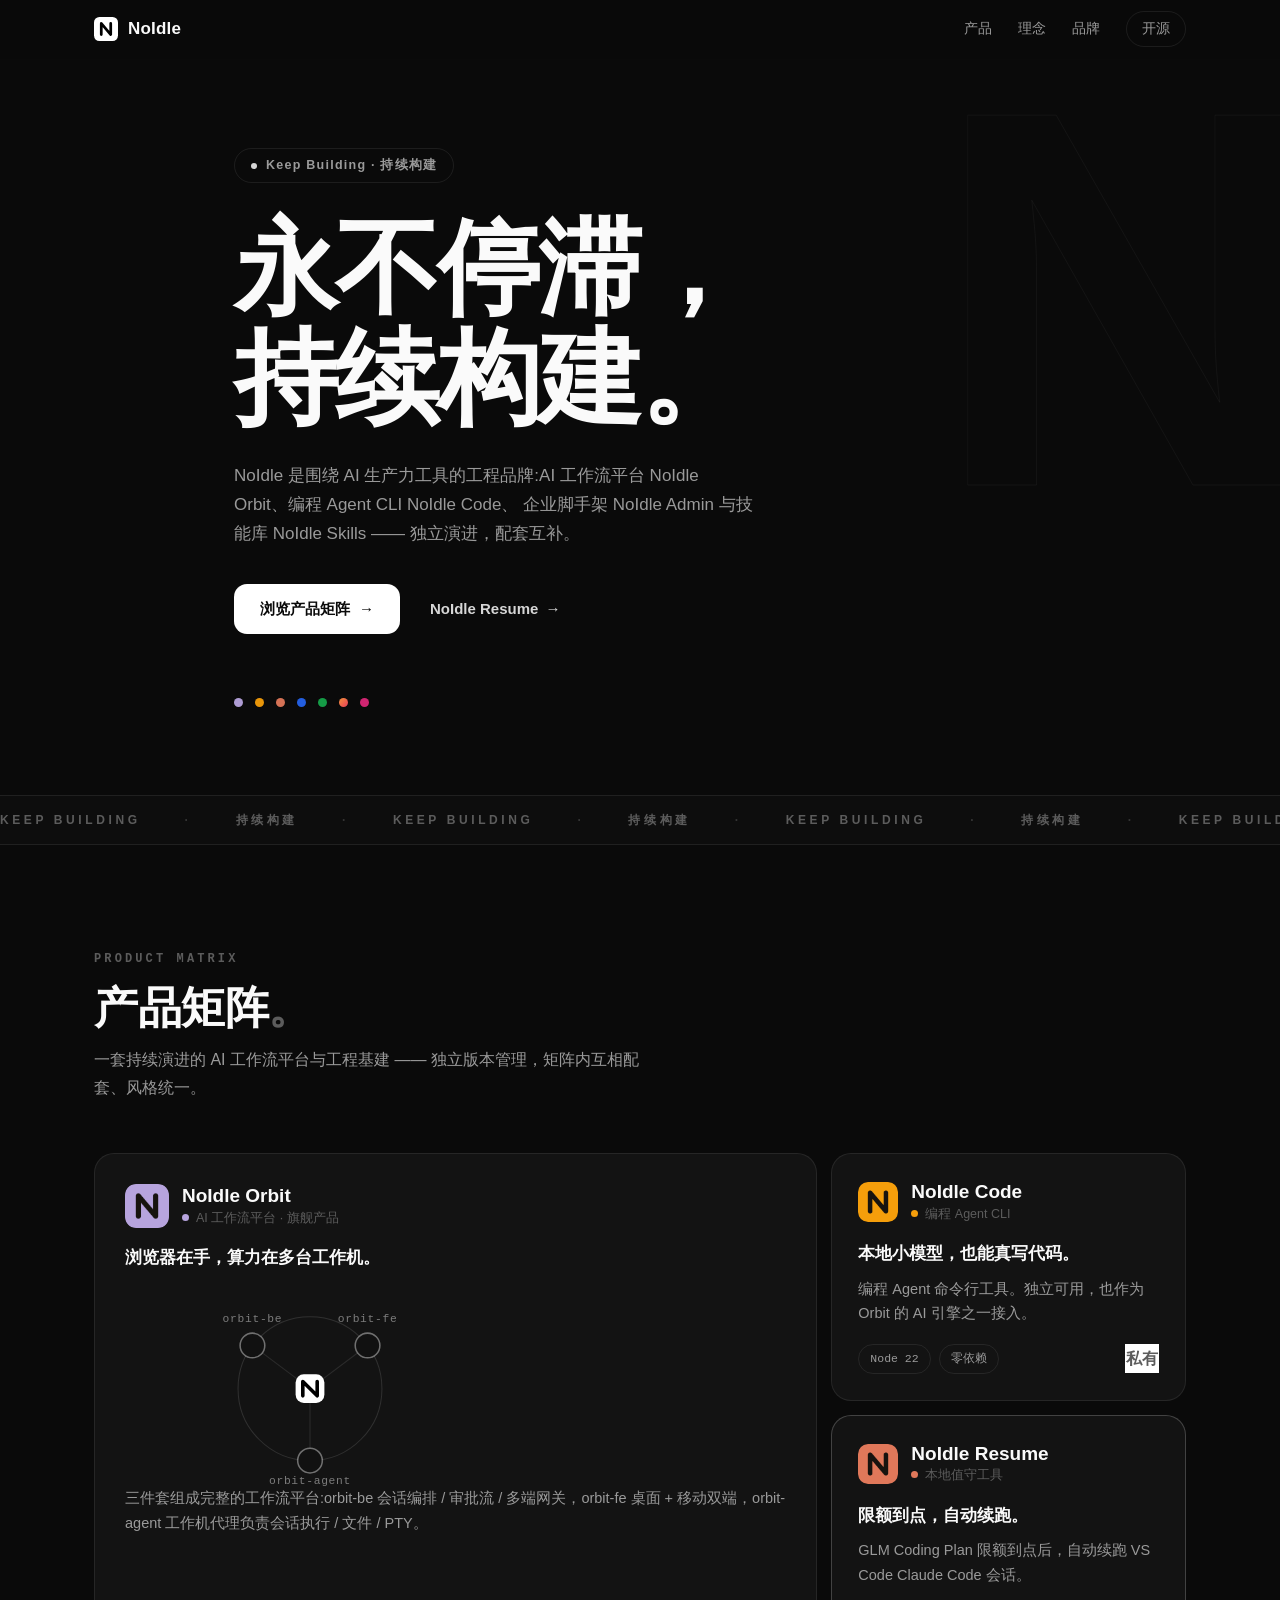
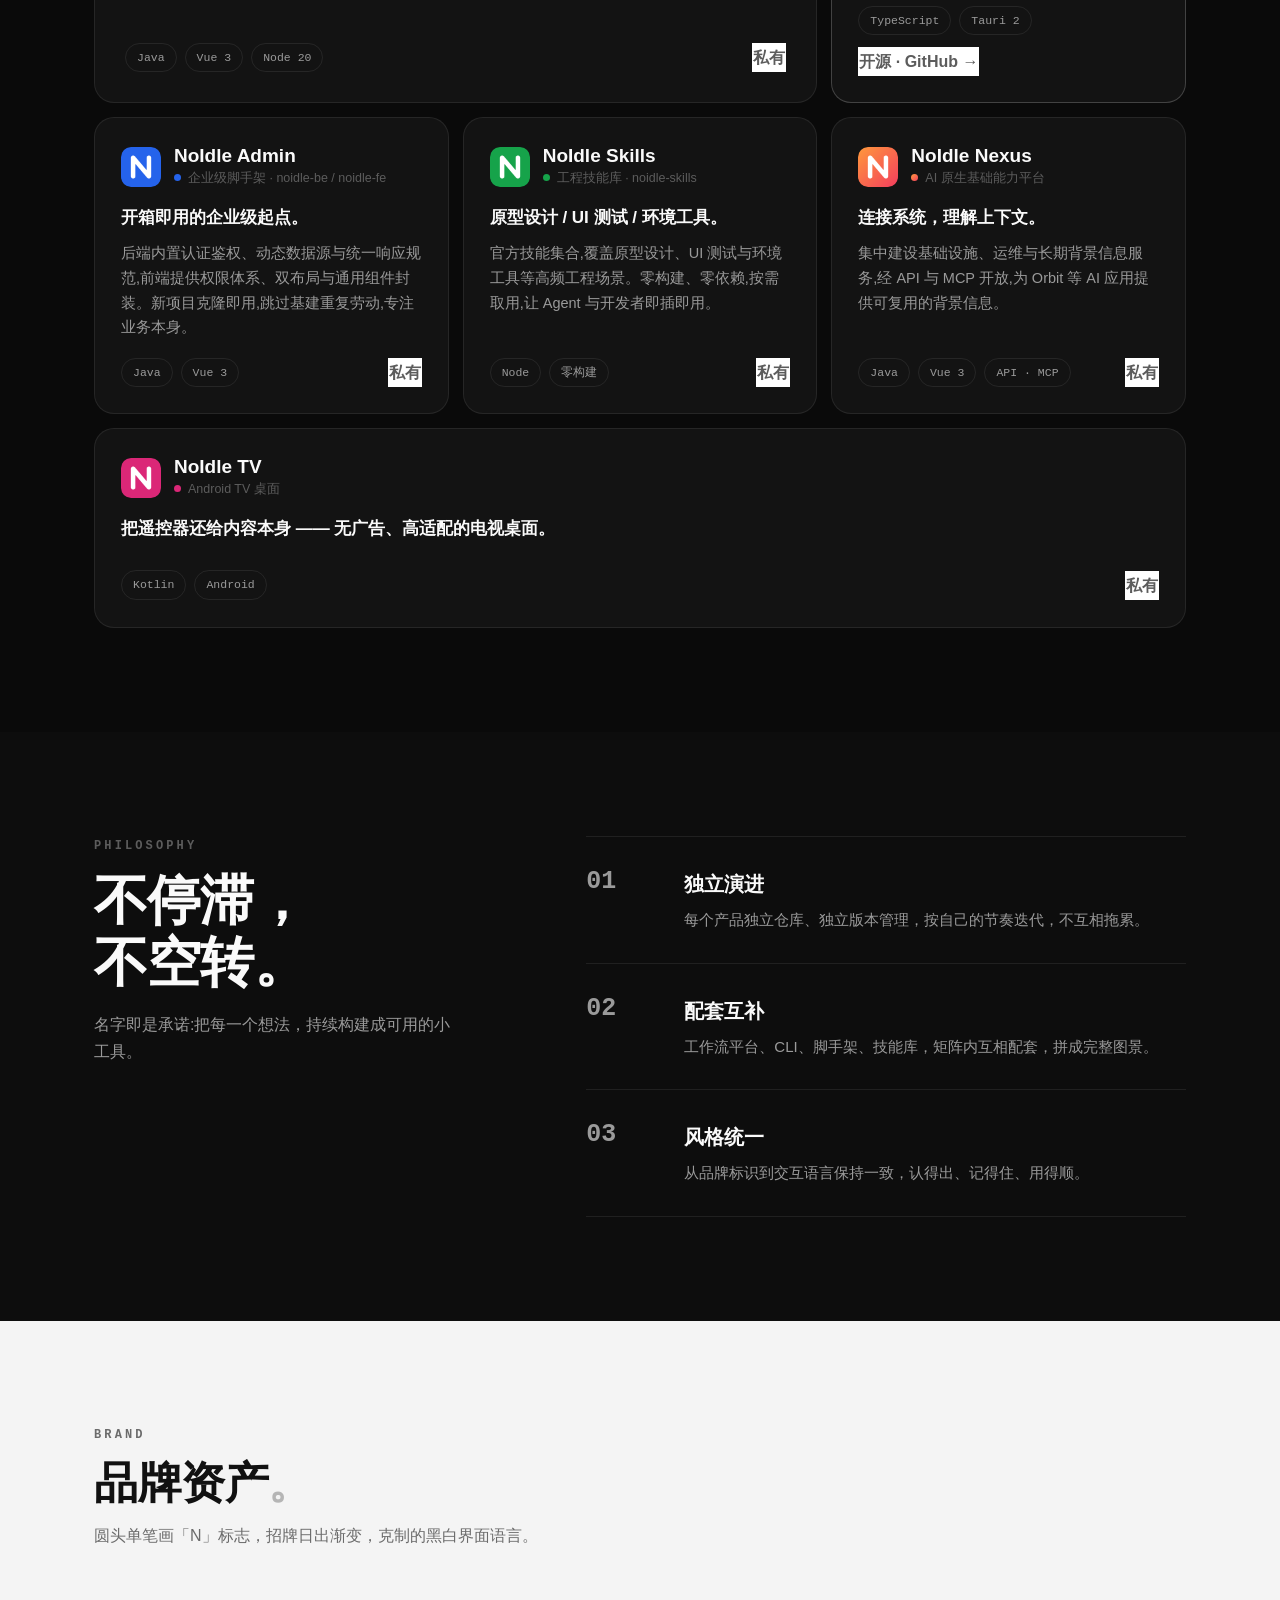
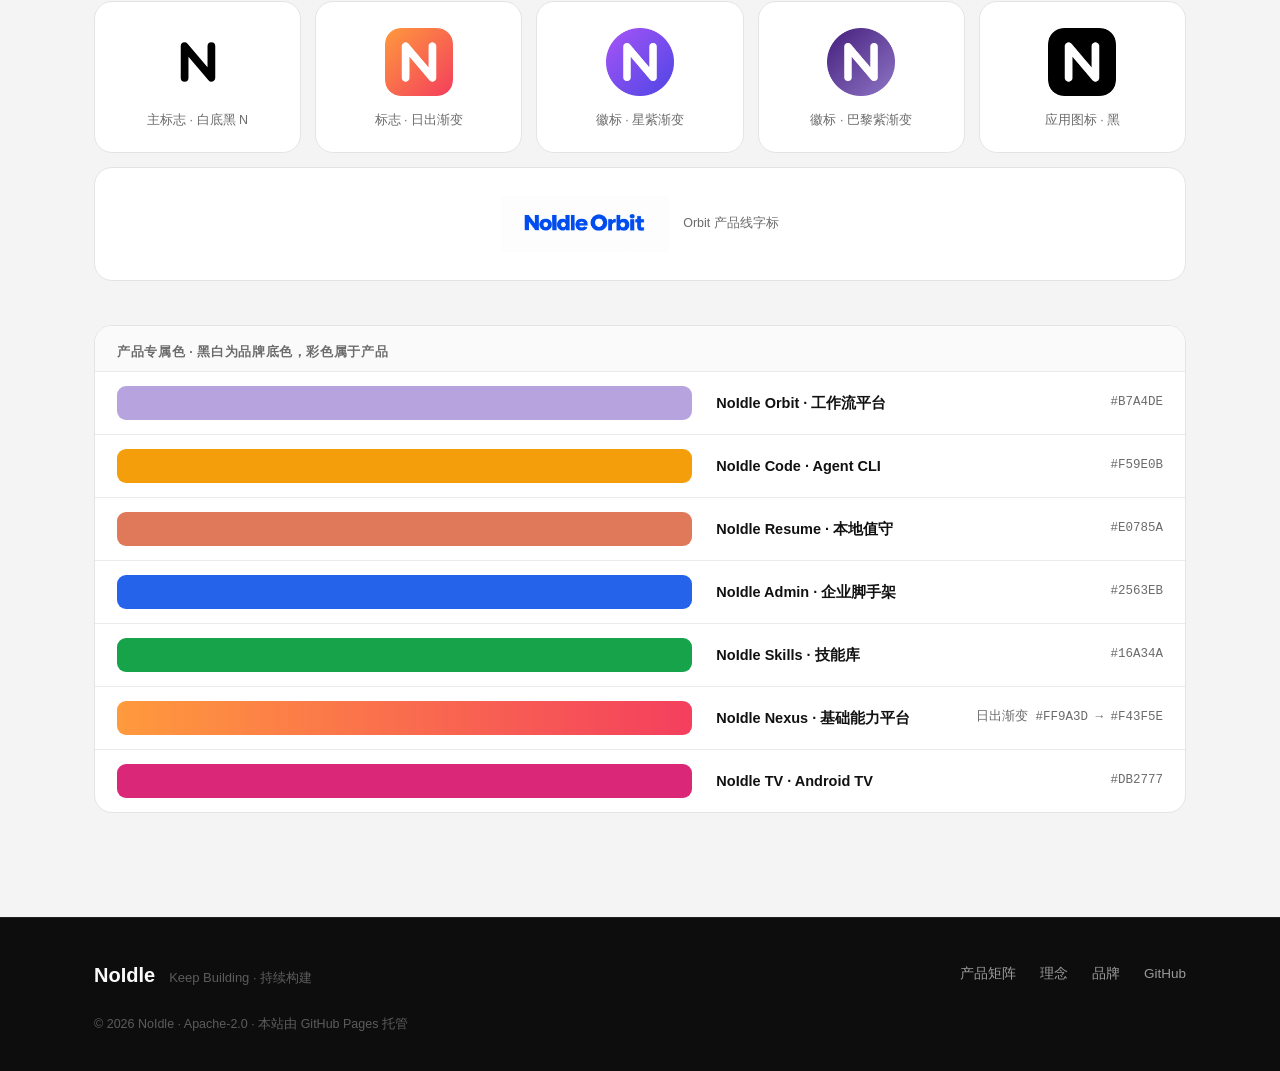
==== index.html @ 596786ae "Resume 卡「开源」徽标与 GitHub 链接合并为右下角「开源 · GitHub →」,与私有标签位置统一" ====
<!DOCTYPE html>
<html lang="zh-CN">
<head>
  <meta charset="UTF-8">
  <meta name="viewport" content="width=device-width, initial-scale=1.0">
  <title>NoIdle · Keep Building 持续构建 — AI 生产力工具工程品牌</title>
  <meta name="description" content="NoIdle 是围绕 AI 生产力工具持续构建的工程品牌:AI 工作流平台 NoIdle Orbit、编程 Agent CLI NoIdle Code、企业脚手架与工程技能库。产品独立版本管理、互相配套、风格统一。">
  <meta property="og:title" content="NoIdle · Keep Building 持续构建">
  <meta property="og:description" content="围绕 AI 生产力工具持续构建的工程品牌 — AI 工作流平台 / 编程 Agent CLI / 工程基建">
  <meta property="og:type" content="website">
  <link rel="icon" type="image/svg+xml" href="assets/img/favicon.svg">
  <link rel="stylesheet" href="assets/css/style.css?v=14">
</head>
<body>

  <nav class="nav" id="nav">
    <div class="nav-inner">
      <a class="nav-logo" href="#top" aria-label="NoIdle 首页">
        <svg viewBox="0 0 512 512" role="img" aria-hidden="true">
          <rect width="512" height="512" rx="115" fill="#fff"/>
          <path fill="none" stroke="#000" stroke-width="52" stroke-linecap="round" stroke-linejoin="round"
                d="M166 362 L166 150 L346 362 L346 150" transform="translate(256 256) scale(1.12) translate(-256 -256)"/>
        </svg>
        <span>NoIdle</span>
      </a>
      <div class="nav-links" aria-label="主导航">
        <a href="#products">产品</a>
        <a href="#philosophy">理念</a>
        <a href="#brand">品牌</a>
        <a class="nav-pill" href="https://github.com/NoIdleAI" target="_blank" rel="noopener">开源</a>
      </div>
    </div>
  </nav>

  <main id="top">

    <!-- Hero:纯排版式 -->
    <section class="hero">
      <div class="hero-watermark" aria-hidden="true">N</div>
      <div class="hero-inner">
        <p class="hero-chip reveal"><span class="dot"></span>Keep Building · 持续构建</p>
        <h1 class="hero-title reveal">永不停滞，<br>持续构建。</h1>
        <p class="hero-sub reveal">
          NoIdle 是围绕 AI 生产力工具的工程品牌:AI 工作流平台 NoIdle Orbit、编程 Agent CLI NoIdle Code、
          企业脚手架 NoIdle Admin 与技能库 NoIdle Skills —— 独立演进，配套互补。
        </p>
        <div class="hero-links reveal">
          <a class="btn-solid" href="#products">浏览产品矩阵 <span class="arr">→</span></a>
          <a class="link-plain" href="https://github.com/NoIdleAI/noidle-resume" target="_blank" rel="noopener">NoIdle Resume <span class="arr">→</span></a>
        </div>
        <div class="hero-dots reveal" aria-label="产品专属色">
          <span style="background:#B7A4DE"></span>
          <span style="background:#F59E0B"></span>
          <span style="background:#E0785A"></span>
          <span style="background:#2563EB"></span>
          <span style="background:#16A34A"></span>
          <span style="background:linear-gradient(135deg,#FF9A3D,#F43F5E)"></span>
          <span style="background:#DB2777"></span>
        </div>
      </div>
    </section>

    <!-- 跑马灯 -->
    <div class="ticker" aria-hidden="true">
      <div class="ticker-track">
        <span>KEEP BUILDING</span><span class="tick-sep">·</span><span>持续构建</span><span class="tick-sep">·</span>
        <span>KEEP BUILDING</span><span class="tick-sep">·</span><span>持续构建</span><span class="tick-sep">·</span>
        <span>KEEP BUILDING</span><span class="tick-sep">·</span><span>持续构建</span><span class="tick-sep">·</span>
        <span>KEEP BUILDING</span><span class="tick-sep">·</span><span>持续构建</span><span class="tick-sep">·</span>
      </div>
    </div>

    <!-- 产品矩阵:便当格 -->
    <section class="section" id="products">
      <div class="container">
        <div class="section-head reveal">
          <p class="section-kicker">Product Matrix</p>
          <h2 class="section-title">产品矩阵<span class="title-end">。</span></h2>
          <p class="section-desc">一套持续演进的 AI 工作流平台与工程基建 —— 独立版本管理，矩阵内互相配套、风格统一。</p>
        </div>

        <div class="bento">
          <article class="tile tile-orbit reveal" style="--pc:#B7A4DE">
            <div class="tile-head">
              <img class="tile-icon" src="assets/img/tile-paris-lavender.png" alt="" width="44" height="44">
              <div>
                <h3 class="tile-name">NoIdle Orbit</h3>
                <p class="tile-line">AI 工作流平台 · 旗舰产品</p>
              </div>
            </div>
            <p class="tile-tagline">浏览器在手，算力在多台工作机。</p>
            <div class="orbit-diagram" aria-hidden="true">
              <svg viewBox="0 0 360 190">
                <circle cx="180" cy="95" r="70" fill="none" stroke="rgba(255,255,255,0.12)" stroke-width="1"/>
                <line x1="180" y1="95" x2="124" y2="53" stroke="rgba(255,255,255,0.1)" stroke-width="1"/>
                <line x1="180" y1="95" x2="236" y2="53" stroke="rgba(255,255,255,0.1)" stroke-width="1"/>
                <line x1="180" y1="95" x2="180" y2="165" stroke="rgba(255,255,255,0.1)" stroke-width="1"/>
                <circle cx="124" cy="53" r="12" fill="#111" stroke="rgba(255,255,255,0.4)" stroke-width="1.5"/>
                <circle cx="236" cy="53" r="12" fill="#111" stroke="rgba(255,255,255,0.4)" stroke-width="1.5"/>
                <circle cx="180" cy="165" r="12" fill="#111" stroke="rgba(255,255,255,0.4)" stroke-width="1.5"/>
                <rect x="166" y="81" width="28" height="28" rx="8" fill="#fff"/>
                <path d="M173 102 L173 88 L187 102 L187 88" fill="none" stroke="#000" stroke-width="3.5" stroke-linecap="round" stroke-linejoin="round"/>
                <text x="124" y="30" text-anchor="middle" class="dg-label">orbit-be</text>
                <text x="236" y="30" text-anchor="middle" class="dg-label">orbit-fe</text>
                <text x="180" y="188" text-anchor="middle" class="dg-label">orbit-agent</text>
              </svg>
            </div>
            <p class="tile-desc">三件套组成完整的工作流平台:orbit-be 会话编排 / 审批流 / 多端网关，orbit-fe 桌面 + 移动双端，orbit-agent 工作机代理负责会话执行 / 文件 / PTY。</p>
            <div class="tile-foot">
              <div class="chips">
                <span class="chip">Java</span>
                <span class="chip">Vue 3</span>
                <span class="chip">Node 20</span>
              </div>
              <span class="tile-lock">私有</span>
            </div>
          </article>

        <div class="tile-col">
          <article class="tile reveal" style="--pc:#F59E0B">
            <div class="tile-head">
              <img class="tile-icon" src="assets/img/tile-amber.png" alt="" width="40" height="40">
              <div>
                <h3 class="tile-name">NoIdle Code</h3>
                <p class="tile-line">编程 Agent CLI</p>
              </div>
            </div>
            <p class="tile-tagline">本地小模型，也能真写代码。</p>
            <p class="tile-desc">编程 Agent 命令行工具。独立可用，也作为 Orbit 的 AI 引擎之一接入。</p>
            <div class="tile-foot">
              <div class="chips">
                <span class="chip">Node 22</span>
                <span class="chip">零依赖</span>
              </div>
              <span class="tile-lock">私有</span>
            </div>
          </article>

          <article class="tile tile-open reveal" style="--pc:#E0785A">
            <div class="tile-head">
              <img class="tile-icon" src="assets/img/tile-coral.png" alt="" width="40" height="40">
              <div>
                <h3 class="tile-name">NoIdle Resume</h3>
                <p class="tile-line">本地值守工具</p>
              </div>
            </div>
            <p class="tile-tagline">限额到点，自动续跑。</p>
            <p class="tile-desc">GLM Coding Plan 限额到点后，自动续跑 VS Code Claude Code 会话。</p>
            <div class="tile-foot">
              <div class="chips">
                <span class="chip">TypeScript</span>
                <span class="chip">Tauri 2</span>
              </div>
              <a class="tile-lock tile-lock-open" href="https://github.com/NoIdleAI/noidle-resume" target="_blank" rel="noopener">开源 · GitHub →</a>
            </div>
          </article>
        </div>

          <article class="tile tile-third reveal" style="--pc:#2563EB">
            <div class="tile-head">
              <img class="tile-icon" src="assets/img/tile-blue.png" alt="" width="40" height="40">
              <div>
                <h3 class="tile-name">NoIdle Admin</h3>
                <p class="tile-line">企业级脚手架 · noidle-be / noidle-fe</p>
              </div>
            </div>
            <p class="tile-tagline">开箱即用的企业级起点。</p>
            <p class="tile-desc">后端内置认证鉴权、动态数据源与统一响应规范,前端提供权限体系、双布局与通用组件封装。新项目克隆即用,跳过基建重复劳动,专注业务本身。</p>
            <div class="tile-foot">
              <div class="chips">
                <span class="chip">Java</span>
                <span class="chip">Vue 3</span>
              </div>
              <span class="tile-lock">私有</span>
            </div>
          </article>

          <article class="tile tile-third reveal" style="--pc:#16A34A">
            <div class="tile-head">
              <img class="tile-icon" src="assets/img/tile-green.png" alt="" width="40" height="40">
              <div>
                <h3 class="tile-name">NoIdle Skills</h3>
                <p class="tile-line">工程技能库 · noidle-skills</p>
              </div>
            </div>
            <p class="tile-tagline">原型设计 / UI 测试 / 环境工具。</p>
            <p class="tile-desc">官方技能集合,覆盖原型设计、UI 测试与环境工具等高频工程场景。零构建、零依赖,按需取用,让 Agent 与开发者即插即用。</p>
            <div class="tile-foot">
              <div class="chips">
                <span class="chip">Node</span>
                <span class="chip">零构建</span>
              </div>
              <span class="tile-lock">私有</span>
            </div>
          </article>

          <article class="tile tile-third tile-grad reveal" style="--pc:#F43F5E">
            <div class="tile-head">
              <img class="tile-icon" src="assets/img/noidle-tile-sunset.png" alt="" width="40" height="40">
              <div>
                <h3 class="tile-name">NoIdle Nexus</h3>
                <p class="tile-line">AI 原生基础能力平台</p>
              </div>
            </div>
            <p class="tile-tagline">连接系统，理解上下文。</p>
            <p class="tile-desc">集中建设基础设施、运维与长期背景信息服务,经 API 与 MCP 开放,为 Orbit 等 AI 应用提供可复用的背景信息。</p>
            <div class="tile-foot">
              <div class="chips">
                <span class="chip">Java</span>
                <span class="chip">Vue 3</span>
                <span class="chip">API · MCP</span>
              </div>
              <span class="tile-lock">私有</span>
            </div>
          </article>
          <article class="tile tile-wide reveal" style="--pc:#DB2777">
            <div class="tile-head">
              <img class="tile-icon" src="assets/img/tile-pink.png" alt="" width="40" height="40">
              <div>
                <h3 class="tile-name">NoIdle TV</h3>
                <p class="tile-line">Android TV 桌面</p>
              </div>
            </div>
            <p class="tile-tagline">把遥控器还给内容本身 —— 无广告、高适配的电视桌面。</p>
            <div class="tile-foot">
              <div class="chips">
                <span class="chip">Kotlin</span>
                <span class="chip">Android</span>
              </div>
              <span class="tile-lock">私有</span>
            </div>
          </article>
        </div>
      </div>
    </section>

    <!-- 理念 -->
    <section class="section section-ink" id="philosophy">
      <div class="container philo">
        <div class="philo-left reveal">
          <p class="section-kicker">Philosophy</p>
          <h2 class="philo-title">不停滞，<br>不空转。</h2>
          <p class="philo-note">名字即是承诺:把每一个想法，持续构建成可用的小工具。</p>
        </div>
        <div class="philo-right">
          <div class="principle reveal">
            <span class="p-num">01</span>
            <div>
              <h3>独立演进</h3>
              <p>每个产品独立仓库、独立版本管理，按自己的节奏迭代，不互相拖累。</p>
            </div>
          </div>
          <div class="principle reveal">
            <span class="p-num">02</span>
            <div>
              <h3>配套互补</h3>
              <p>工作流平台、CLI、脚手架、技能库，矩阵内互相配套，拼成完整图景。</p>
            </div>
          </div>
          <div class="principle reveal">
            <span class="p-num">03</span>
            <div>
              <h3>风格统一</h3>
              <p>从品牌标识到交互语言保持一致，认得出、记得住、用得顺。</p>
            </div>
          </div>
        </div>
      </div>
    </section>

    <!-- 品牌 -->
    <section class="section section-light" id="brand">
      <div class="container">
        <div class="section-head reveal">
          <p class="section-kicker">Brand</p>
          <h2 class="section-title">品牌资产<span class="title-end">。</span></h2>
          <p class="section-desc">圆头单笔画「N」标志，招牌日出渐变，克制的黑白界面语言。</p>
        </div>

        <div class="brand-grid">
          <figure class="brand-card reveal">
            <img src="assets/img/noidle-logo-white.svg" alt="NoIdle 主标志 · 白底黑 N">
            <figcaption>主标志 · 白底黑 N</figcaption>
          </figure>
          <figure class="brand-card reveal">
            <img src="assets/img/noidle-tile-sunset.png" alt="NoIdle 标志 · 日出渐变">
            <figcaption>标志 · 日出渐变</figcaption>
          </figure>
          <figure class="brand-card reveal">
            <img src="assets/img/noidle-avatar-violet.png" alt="NoIdle 徽标 · 星紫渐变">
            <figcaption>徽标 · 星紫渐变</figcaption>
          </figure>
          <figure class="brand-card reveal">
            <img src="assets/img/noidle-avatar-paris.png" alt="NoIdle 徽标 · 巴黎紫渐变">
            <figcaption>徽标 · 巴黎紫渐变</figcaption>
          </figure>
          <figure class="brand-card reveal">
            <img src="assets/img/noidle-tile-black.png" alt="NoIdle 应用图标 · 黑">
            <figcaption>应用图标 · 黑</figcaption>
          </figure>
          <figure class="brand-card brand-wordmark reveal">
            <img src="assets/img/orbit-wordmark.png" alt="NoIdle Orbit 品牌字标">
            <figcaption>Orbit 产品线字标</figcaption>
          </figure>
        </div>

        <div class="swatch-sheet reveal" aria-label="产品专属色">
          <div class="sheet-group">产品专属色 · 黑白为品牌底色，彩色属于产品</div>
          <div class="sheet-row">
            <span class="sheet-bar" style="background:#B7A4DE"></span>
            <span class="sheet-name">NoIdle Orbit · 工作流平台</span>
            <span class="sheet-hex">#B7A4DE</span>
          </div>
          <div class="sheet-row">
            <span class="sheet-bar" style="background:#F59E0B"></span>
            <span class="sheet-name">NoIdle Code · Agent CLI</span>
            <span class="sheet-hex">#F59E0B</span>
          </div>
          <div class="sheet-row">
            <span class="sheet-bar" style="background:#E0785A"></span>
            <span class="sheet-name">NoIdle Resume · 本地值守</span>
            <span class="sheet-hex">#E0785A</span>
          </div>
          <div class="sheet-row">
            <span class="sheet-bar" style="background:#2563EB"></span>
            <span class="sheet-name">NoIdle Admin · 企业脚手架</span>
            <span class="sheet-hex">#2563EB</span>
          </div>
          <div class="sheet-row">
            <span class="sheet-bar" style="background:#16A34A"></span>
            <span class="sheet-name">NoIdle Skills · 技能库</span>
            <span class="sheet-hex">#16A34A</span>
          </div>
          <div class="sheet-row">
            <span class="sheet-bar" style="background:linear-gradient(90deg,#FF9A3D,#F43F5E)"></span>
            <span class="sheet-name">NoIdle Nexus · 基础能力平台</span>
            <span class="sheet-hex">日出渐变 #FF9A3D → #F43F5E</span>
          </div>
          <div class="sheet-row">
            <span class="sheet-bar" style="background:#DB2777"></span>
            <span class="sheet-name">NoIdle TV · Android TV</span>
            <span class="sheet-hex">#DB2777</span>
          </div>
        </div>
      </div>
    </section>

  </main>

  <footer class="footer">
    <div class="container footer-grid">
      <div class="footer-brand">
        <span class="footer-word">NoIdle</span>
        <span class="footer-tag">Keep Building · 持续构建</span>
      </div>
      <nav class="footer-links" aria-label="页脚">
        <a href="#products">产品矩阵</a>
        <a href="#philosophy">理念</a>
        <a href="#brand">品牌</a>
        <a href="https://github.com/NoIdleAI" target="_blank" rel="noopener">GitHub</a>
      </nav>
    </div>
    <div class="container footer-meta">© 2026 NoIdle · Apache-2.0 · 本站由 GitHub Pages 托管</div>
  </footer>

  <script src="assets/js/main.js" defer></script>
</body>
</html>
---- assets/css/style.css ----
/* ============ 基础(黑白主题) ============ */
:root {
  --bg: #0a0a0a;
  --bg-ink: #0d0d0d;
  --panel: #131313;
  --panel-hover: #171717;
  --hairline: rgba(255, 255, 255, 0.08);
  --text: #fafafa;
  --text-muted: #9a9a9a;
  --text-faint: #5c5c5c;
  --light-bg: #f4f4f4;
  --light-text: #111111;
  --light-muted: #6b6b6b;
  --maxw: 1140px;
}

* { margin: 0; padding: 0; box-sizing: border-box; }

html { scroll-behavior: smooth; }

body {
  background: var(--bg);
  color: var(--text);
  font-family: -apple-system, BlinkMacSystemFont, "SF Pro Text", "PingFang SC",
    "Hiragino Sans GB", "Microsoft YaHei", "Segoe UI", sans-serif;
  font-size: 16px;
  line-height: 1.7;
  -webkit-font-smoothing: antialiased;
  overflow-x: hidden;
}

img { display: block; max-width: 100%; }
a { color: inherit; text-decoration: none; }

.container { max-width: var(--maxw); margin: 0 auto; padding: 0 24px; }

/* ============ 导航 ============ */
.nav {
  position: fixed;
  inset: 0 0 auto 0;
  z-index: 100;
  background: rgba(10, 10, 10, 0.75);
  -webkit-backdrop-filter: blur(18px) saturate(140%);
  backdrop-filter: blur(18px) saturate(140%);
  border-bottom: 1px solid transparent;
  transition: border-color 0.3s ease;
}
.nav.scrolled { border-bottom-color: var(--hairline); }

.nav-inner {
  max-width: var(--maxw);
  margin: 0 auto;
  padding: 0 24px;
  height: 58px;
  display: flex;
  align-items: center;
}

.nav-logo { display: flex; align-items: center; gap: 10px; font-size: 17px; font-weight: 700; letter-spacing: 0.2px; }
.nav-logo svg { width: 24px; height: 24px; display: block; }

.nav-links { margin-left: auto; display: flex; align-items: center; gap: 26px; }
.nav-links a { font-size: 14px; color: var(--text-muted); transition: color 0.2s ease; }
.nav-links a:hover { color: var(--text); }
.nav-pill {
  border: 1px solid var(--hairline);
  border-radius: 999px;
  padding: 5px 15px;
  color: var(--text);
}
.nav-pill:hover { border-color: rgba(255, 255, 255, 0.35); }

/* ============ Hero ============ */
.hero { position: relative; padding: 148px 0 88px; }

.hero-watermark {
  position: absolute;
  top: 30px;
  right: -40px;
  font-size: clamp(360px, 42vw, 620px);
  font-weight: 800;
  line-height: 1;
  color: transparent;
  -webkit-text-stroke: 1px rgba(255, 255, 255, 0.04);
  pointer-events: none;
  user-select: none;
}

.hero-inner {
  position: relative;
  max-width: 860px;
  margin: 0 auto;
  padding: 0 24px;
}

.hero-chip {
  display: inline-flex;
  align-items: center;
  gap: 9px;
  font-size: 12.5px;
  font-weight: 600;
  letter-spacing: 0.1em;
  color: var(--text-muted);
  border: 1px solid var(--hairline);
  border-radius: 999px;
  padding: 6px 16px;
  margin-bottom: 30px;
}
.dot { width: 6px; height: 6px; border-radius: 50%; background: var(--text); opacity: 0.85; }

.hero-title {
  font-size: clamp(50px, 8.5vw, 104px);
  font-weight: 700;
  line-height: 1.06;
  letter-spacing: -0.025em;
  margin-bottom: 28px;
  color: var(--text);
}

.hero-sub { color: var(--text-muted); font-size: 17px; max-width: 520px; margin-bottom: 36px; }

.hero-links { display: flex; flex-wrap: wrap; align-items: center; gap: 14px 30px; }

.btn-solid {
  display: inline-flex;
  align-items: center;
  gap: 9px;
  padding: 12px 26px;
  border-radius: 13px;
  font-size: 15px;
  font-weight: 600;
  color: #0a0a0a;
  background: #fff;
  transition: transform 0.2s ease, opacity 0.2s ease;
}
.btn-solid:hover { transform: translateY(-2px); opacity: 0.92; }
.arr { transition: transform 0.2s ease; }
.btn-solid:hover .arr, .link-plain:hover .arr { transform: translateX(4px); }

.link-plain { font-size: 15px; font-weight: 600; color: var(--text); opacity: 0.85; display: inline-flex; align-items: center; gap: 7px; }
.link-plain:hover { opacity: 1; }

/* 产品专属色点列 */
.hero-dots { display: flex; gap: 12px; margin-top: 64px; }
.hero-dots span {
  width: 9px;
  height: 9px;
  border-radius: 50%;
  opacity: 0.95;
}

/* ============ 跑马灯 ============ */
.ticker {
  border-top: 1px solid var(--hairline);
  border-bottom: 1px solid var(--hairline);
  overflow: hidden;
  padding: 14px 0;
  background: var(--bg-ink);
}
.ticker-track {
  display: flex;
  align-items: center;
  gap: 44px;
  width: max-content;
  animation: marquee 44s linear infinite;
  font-size: 12px;
  font-weight: 600;
  letter-spacing: 0.3em;
  color: var(--text-faint);
  white-space: nowrap;
}
.tick-sep { color: var(--text-faint); opacity: 0.5; }
@keyframes marquee { to { transform: translateX(-50%); } }

/* ============ 区块 ============ */
.section { padding: 104px 0; }
.section-ink { background: var(--bg-ink); }
.section-light { background: var(--light-bg); color: var(--light-text); }

.section-head { margin-bottom: 52px; }
.section-kicker {
  font-family: ui-monospace, "SF Mono", Menlo, monospace;
  font-size: 12px;
  font-weight: 600;
  letter-spacing: 0.26em;
  text-transform: uppercase;
  color: var(--text-faint);
  margin-bottom: 12px;
}
.section-title { font-size: clamp(30px, 4.4vw, 44px); font-weight: 700; letter-spacing: -0.01em; line-height: 1.2; }
.title-end { color: var(--text-faint); }
.section-desc { color: var(--text-muted); margin-top: 12px; max-width: 560px; }
.section-light .section-kicker { color: var(--light-muted); }
.section-light .title-end { color: #b5b5b5; }
.section-light .section-desc { color: var(--light-muted); }

/* ============ 便当格 ============ */
.bento {
  display: grid;
  grid-template-columns: repeat(6, 1fr);
  grid-auto-rows: minmax(200px, auto);
  gap: 14px;
}

.tile {
  position: relative;
  background: var(--panel);
  border: 1px solid var(--hairline);
  border-radius: 20px;
  padding: 26px;
  display: flex;
  flex-direction: column;
  transition: transform 0.25s ease, border-color 0.25s ease, background 0.25s ease;
}
.tile:hover { transform: translateY(-3px); border-color: rgba(255, 255, 255, 0.22); background: var(--panel-hover); }

.tile-orbit { grid-column: span 4; grid-row: span 2; padding: 30px; }
.tile-col {
  grid-column: span 2;
  grid-row: span 2;
  display: flex;
  flex-direction: column;
  gap: 14px;
}
.tile-col .tile { flex: 1 1 0; }
.tile-third { grid-column: span 2; }
.tile-wide { grid-column: span 6; }

.tile-head { display: flex; align-items: center; gap: 13px; margin-bottom: 15px; }
.tile-icon { width: 40px; height: 40px; border-radius: 10px; flex-shrink: 0; }
.tile-orbit .tile-icon { width: 44px; height: 44px; border-radius: 11px; }
.tile-name { font-size: 19px; font-weight: 700; line-height: 1.25; }
.tile-line { font-size: 12.5px; color: var(--text-faint); }
.tile[style*="--pc"] .tile-line::before {
  content: "";
  display: inline-block;
  width: 7px;
  height: 7px;
  border-radius: 50%;
  background: var(--pc);
  margin-right: 7px;
  vertical-align: 1px;
}
.tile[style*="--pc"]:hover { border-color: color-mix(in srgb, var(--pc) 55%, transparent); }
.tile-grad .tile-line::before { background: linear-gradient(135deg, #FF9A3D, #F43F5E) !important; }

.tile-lock, .tile-lock-open { background: #fff; color: #0a0a0a; border-color: #fff; font-weight: 600; }
.tile-lock-open:hover { opacity: 0.88; }
.tile-badge-open {
  margin-left: auto;
  font-size: 11.5px;
  padding: 4px 12px;
  border-radius: 999px;
  white-space: nowrap;
  flex-shrink: 0;
}
.tile-lock { color: var(--text-faint); border: 1px solid var(--hairline); }
.tile-badge-open { color: #0a0a0a; background: #fff; border: 1px solid #fff; font-weight: 600; }

.tile-tagline { font-size: 17px; font-weight: 600; margin-bottom: 8px; }
.tile-desc { font-size: 14.5px; color: var(--text-muted); flex-grow: 1; }

.tile-foot { display: flex; align-items: center; justify-content: space-between; gap: 12px; margin-top: 18px; flex-wrap: wrap; }

.chips { display: flex; flex-wrap: wrap; gap: 8px; }
.chip {
  font-family: ui-monospace, "SF Mono", Menlo, monospace;
  font-size: 11.5px;
  color: var(--text-muted);
  border: 1px solid var(--hairline);
  border-radius: 999px;
  padding: 4px 11px;
}

.tile-open { border-color: rgba(255, 255, 255, 0.2); }

.orbit-diagram { margin: 10px 0 0; }
.orbit-diagram svg { width: 100%; max-width: 370px; height: auto; display: block; }
.dg-label {
  font-family: ui-monospace, "SF Mono", Menlo, monospace;
  font-size: 11px;
  fill: #7c7c7c;
  letter-spacing: 0.06em;
}

/* ============ 理念 ============ */
.philo {
  display: grid;
  grid-template-columns: 5fr 7fr;
  gap: 64px;
  align-items: start;
}
.philo-title { font-size: clamp(34px, 5vw, 54px); font-weight: 700; line-height: 1.15; letter-spacing: -0.015em; margin-bottom: 18px; }
.philo-note { color: var(--text-muted); font-size: 16px; max-width: 360px; }

.principle {
  display: grid;
  grid-template-columns: 76px 1fr;
  gap: 22px;
  padding: 30px 0;
  border-top: 1px solid var(--hairline);
  transition: border-color 0.3s ease;
}
.principle:last-child { border-bottom: 1px solid var(--hairline); }
.principle:hover { border-top-color: rgba(255, 255, 255, 0.4); }
.p-num {
  font-family: ui-monospace, "SF Mono", Menlo, monospace;
  font-size: 25px;
  font-weight: 700;
  line-height: 1.2;
  color: var(--text-muted);
}
.principle h3 { font-size: 20px; font-weight: 700; margin-bottom: 6px; }
.principle p { font-size: 15px; color: var(--text-muted); }

/* ============ 品牌(浅色) ============ */
.brand-grid {
  display: grid;
  grid-template-columns: repeat(5, 1fr);
  gap: 14px;
  margin-bottom: 44px;
}
.brand-card {
  background: #fff;
  border: 1px solid #e4e4e4;
  border-radius: 18px;
  padding: 26px 16px 20px;
  display: flex;
  flex-direction: column;
  align-items: center;
  gap: 14px;
  transition: transform 0.25s ease, box-shadow 0.25s ease;
}
.brand-card:hover { transform: translateY(-3px); box-shadow: 0 14px 40px rgba(0, 0, 0, 0.07); }
.brand-card img { width: 68px; height: 68px; border-radius: 16px; }
.brand-card figcaption { font-size: 12.5px; color: var(--light-muted); }

.brand-wordmark { grid-column: span 5; flex-direction: row; justify-content: center; padding: 28px 20px; }
.brand-wordmark img { width: auto; height: 56px; border-radius: 0; }

.swatch-sheet { border: 1px solid #e4e4e4; border-radius: 18px; overflow: hidden; background: #fff; }
.sheet-group {
  padding: 16px 22px 8px;
  font-size: 12.5px;
  font-weight: 600;
  color: var(--light-muted);
  letter-spacing: 0.05em;
  background: #fafafa;
  border-top: 1px solid #ebebeb;
}
.sheet-group:first-child { border-top: none; }
.sheet-row {
  display: grid;
  grid-template-columns: minmax(240px, 55%) 1fr auto;
  align-items: center;
  gap: 24px;
  padding: 14px 22px;
  border-top: 1px solid #ebebeb;
}
.sheet-bar { width: 100%; height: 34px; border-radius: 9px; }
.sheet-name { font-size: 14.5px; font-weight: 600; }
.sheet-hex { font-family: ui-monospace, "SF Mono", Menlo, monospace; font-size: 12.5px; color: var(--light-muted); }

/* ============ 页脚 ============ */
.footer { border-top: 1px solid var(--hairline); padding: 40px 0 36px; background: var(--bg-ink); }
.footer-grid {
  display: flex;
  align-items: center;
  flex-wrap: wrap;
  gap: 20px;
  margin-bottom: 22px;
}
.footer-brand { display: flex; align-items: baseline; gap: 14px; }
.footer-word { font-size: 20px; font-weight: 800; }
.footer-tag { font-size: 13px; color: var(--text-faint); }
.footer-links { margin-left: auto; display: flex; flex-wrap: wrap; gap: 24px; }
.footer-links a { font-size: 13.5px; color: var(--text-muted); transition: color 0.2s ease; }
.footer-links a:hover { color: var(--text); }
.footer-meta { font-size: 12.5px; color: var(--text-faint); }

/* ============ 入场动画 ============ */
.reveal { opacity: 0; transform: translateY(20px); transition: opacity 0.85s ease, transform 0.85s ease; }
.reveal.visible { opacity: 1; transform: none; }

@media (prefers-reduced-motion: reduce) {
  html { scroll-behavior: auto; }
  .ticker-track { animation: none; }
  .brand-card:hover, .btn-solid:hover { transform: none; }
  .reveal { opacity: 1; transform: none; transition: none; }
}

/* ============ 响应式 ============ */
@media (max-width: 960px) {
  .philo { grid-template-columns: 1fr; gap: 40px; }
  .bento > .tile, .tile-orbit, .tile-third, .tile-wide, .tile-col { grid-column: span 6; }
  .tile-col { grid-row: auto; }
  .brand-grid { grid-template-columns: repeat(2, 1fr); }
  .brand-wordmark { grid-column: span 2; }
  .hero-watermark { opacity: 0.6; }
  .hero-dots { margin-top: 48px; }
}

@media (max-width: 560px) {
  .nav-links { gap: 18px; }
  .nav-links a:not(.nav-pill) { display: none; }
  .section { padding: 72px 0; }
  .tile { padding: 22px; }
  .brand-grid { grid-template-columns: 1fr; }
  .brand-wordmark { grid-column: span 1; }
  .sheet-row { grid-template-columns: 1fr; gap: 8px; }
  .sheet-bar { width: 100%; }
  .footer-grid { flex-direction: column; align-items: flex-start; gap: 16px; }
  .footer-links { margin-left: 0; }
  .sheet-hex { justify-self: end; }
  .hero { padding-top: 118px; }
}
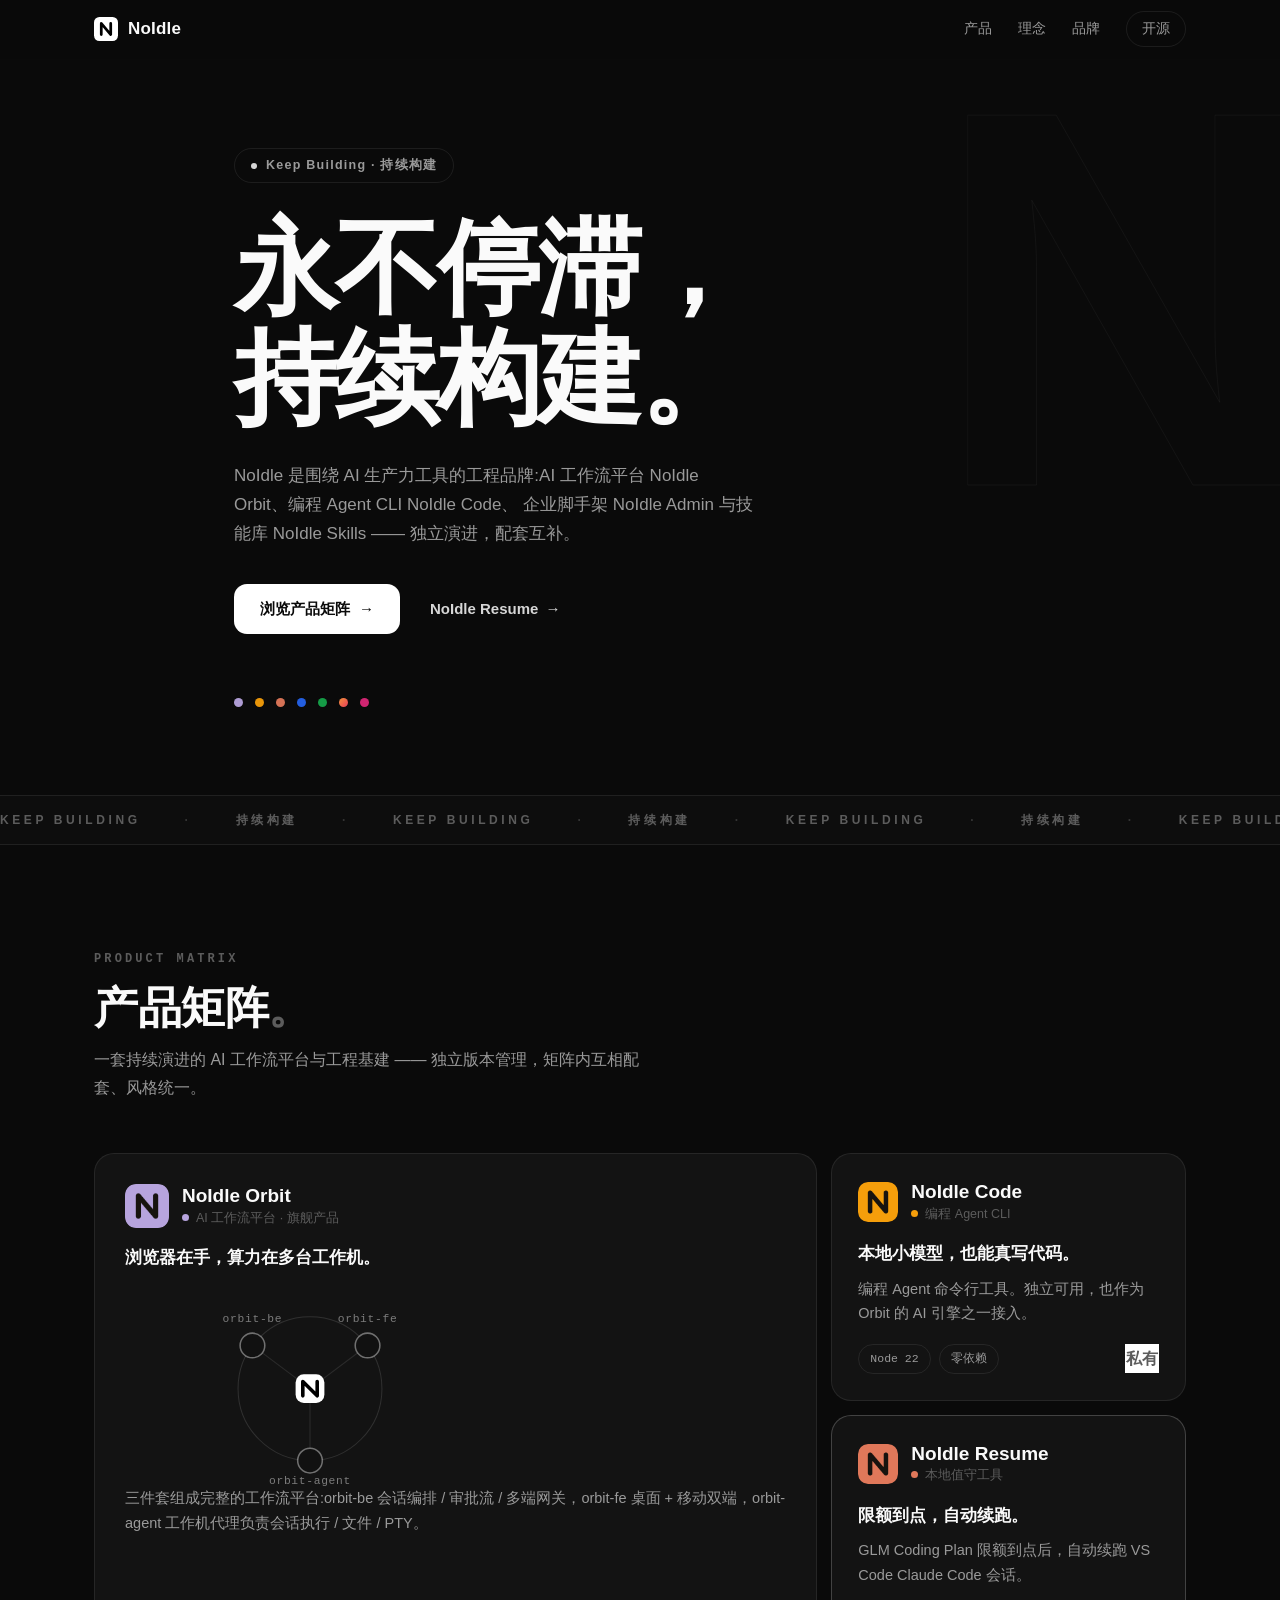
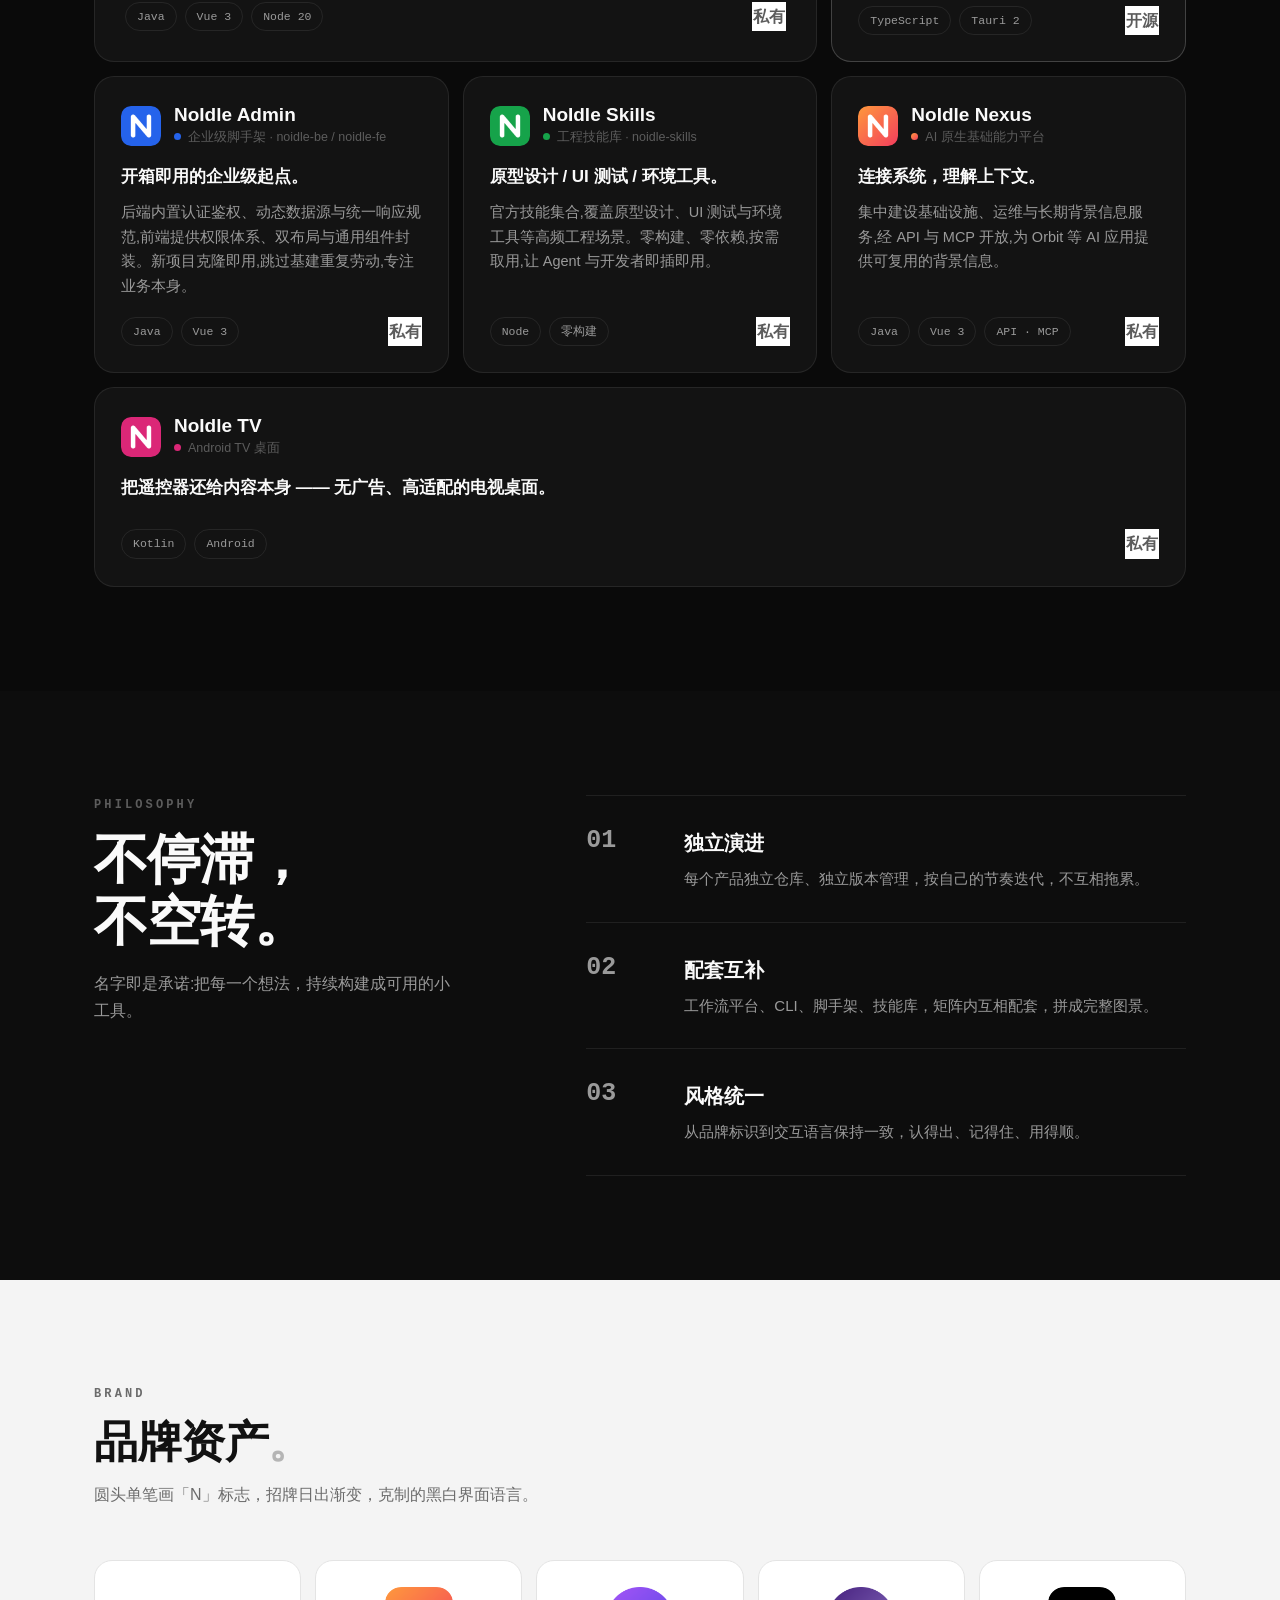
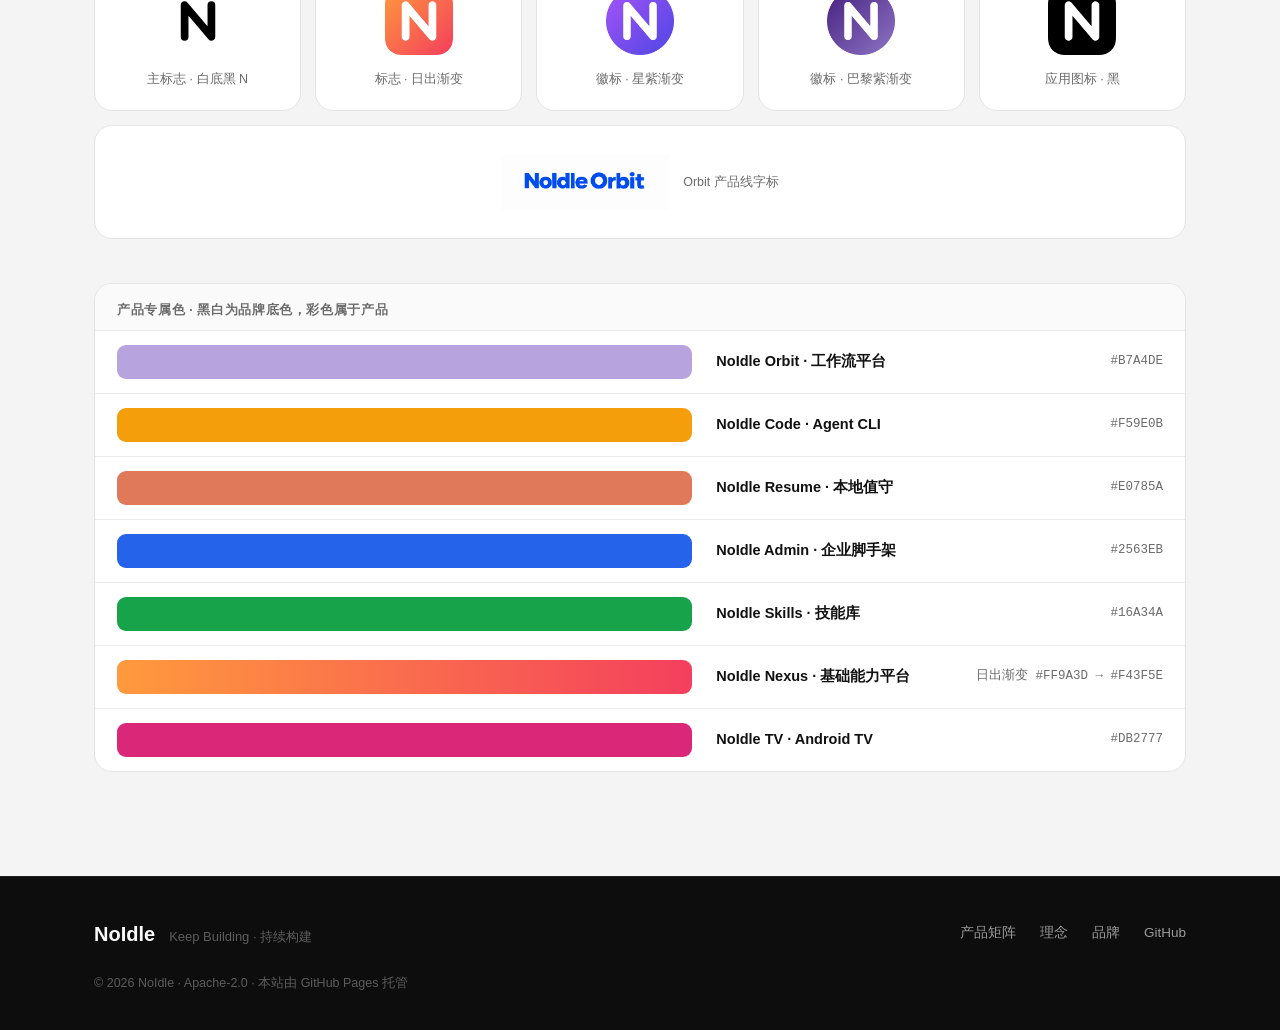
==== commit 036c5899: "开源标签只保留「开源」二字" ====
--- a/index.html
+++ b/index.html
@@ -151,7 +151,7 @@
                 <span class="chip">TypeScript</span>
                 <span class="chip">Tauri 2</span>
               </div>
-              <a class="tile-lock tile-lock-open" href="https://github.com/NoIdleAI/noidle-resume" target="_blank" rel="noopener">开源 · GitHub →</a>
+              <a class="tile-lock tile-lock-open" href="https://github.com/NoIdleAI/noidle-resume" target="_blank" rel="noopener">开源</a>
             </div>
           </article>
         </div>
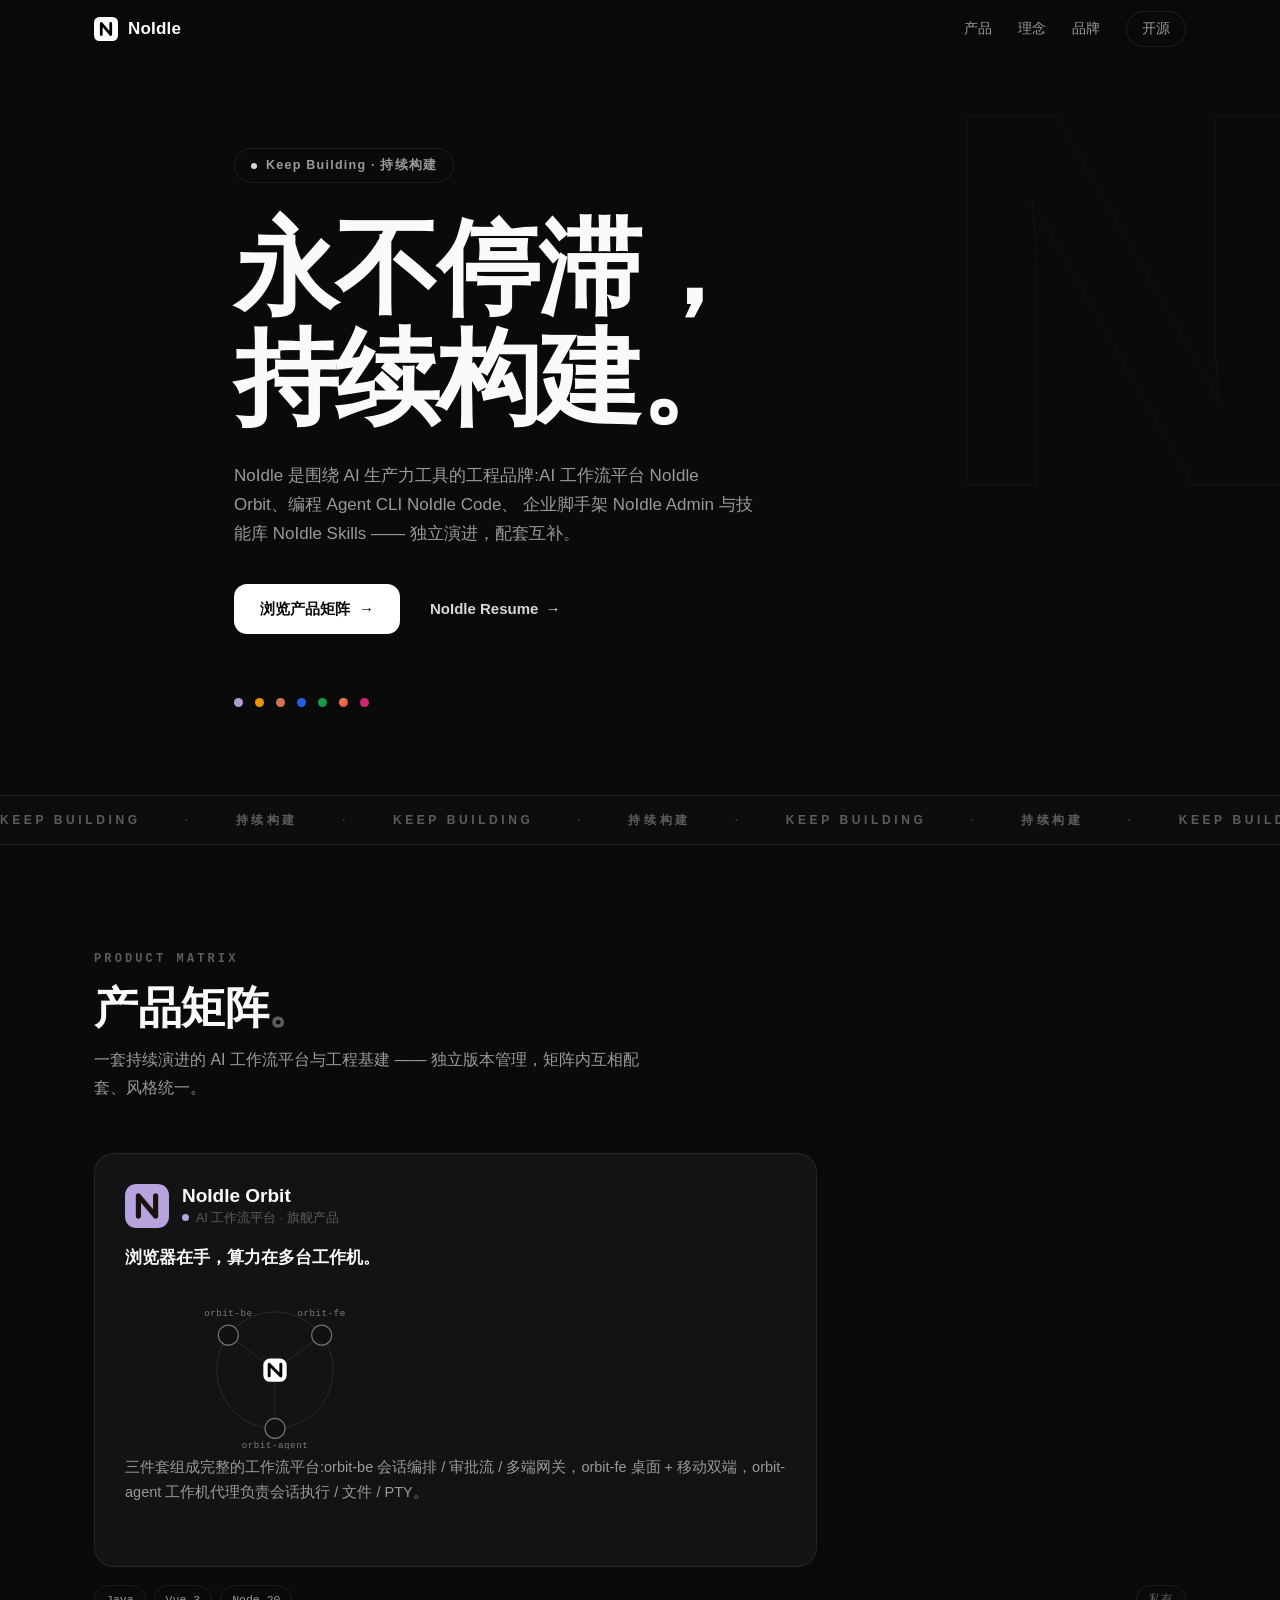
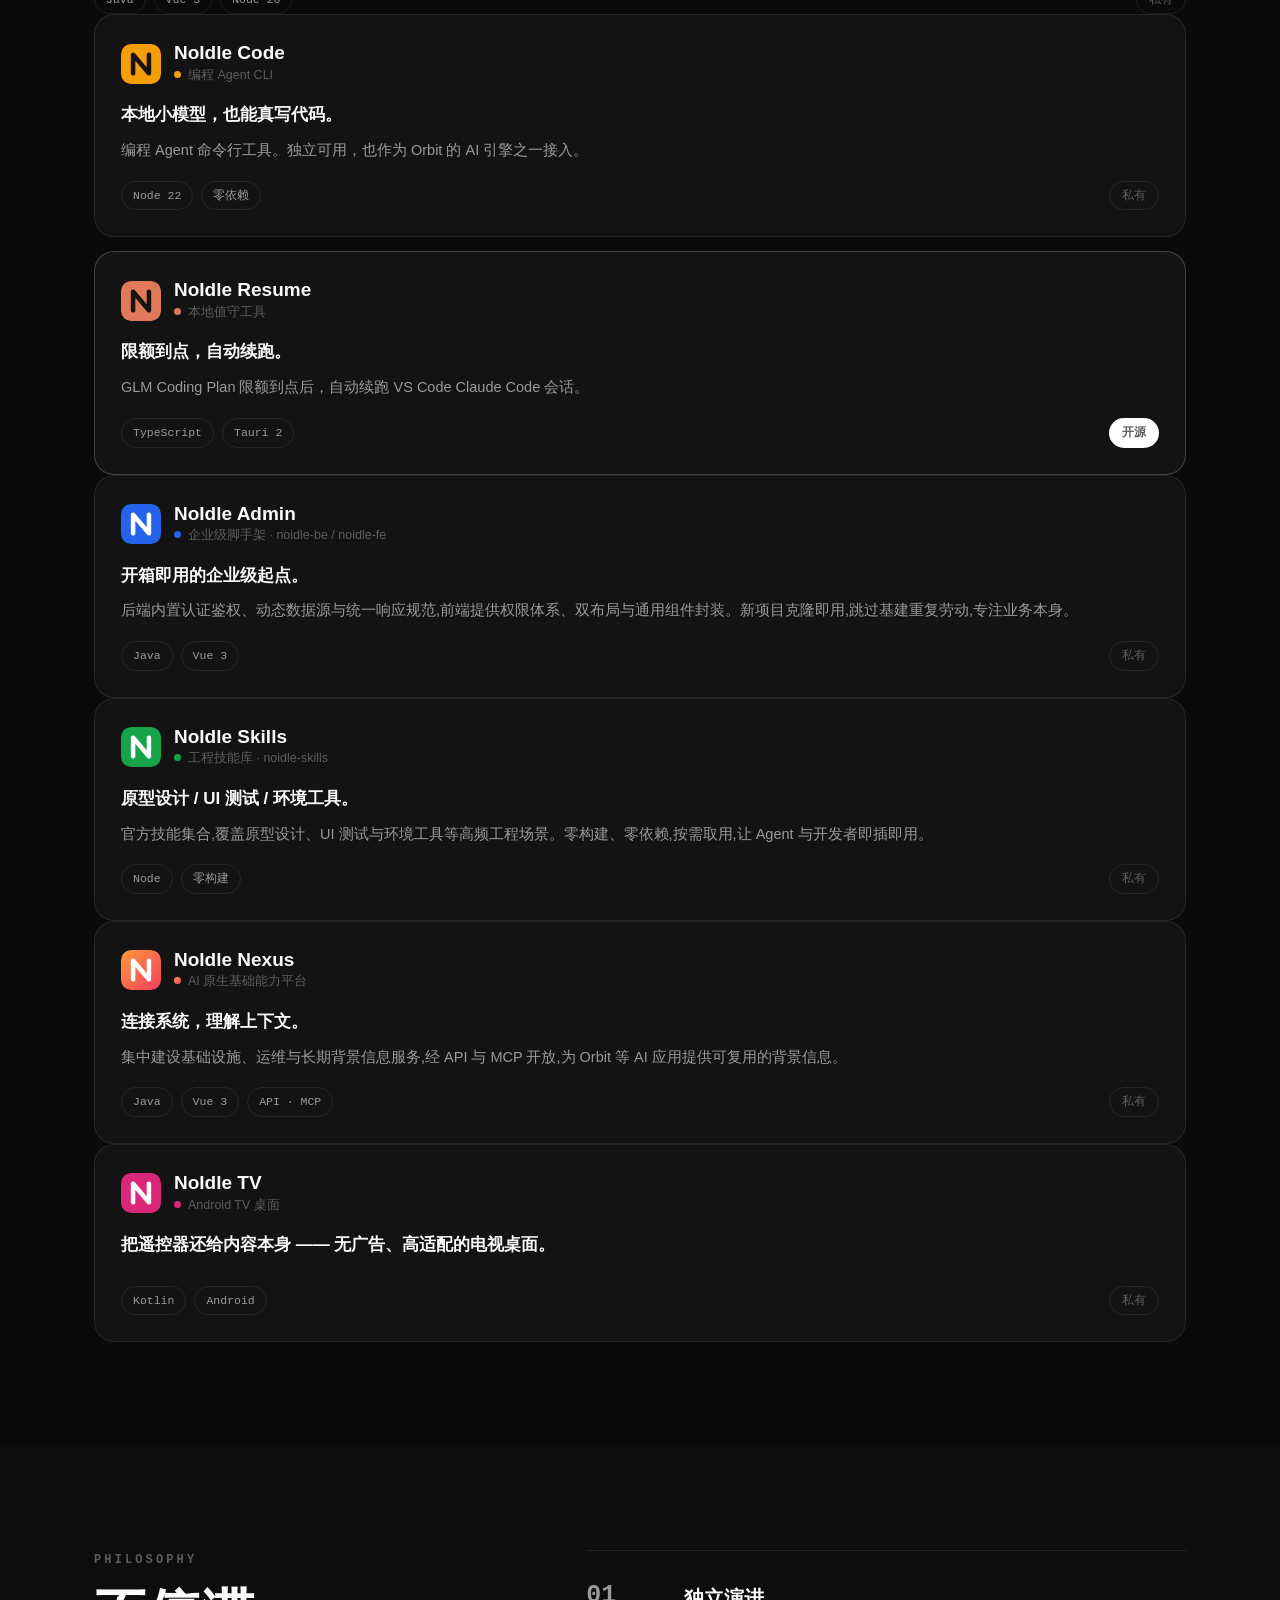
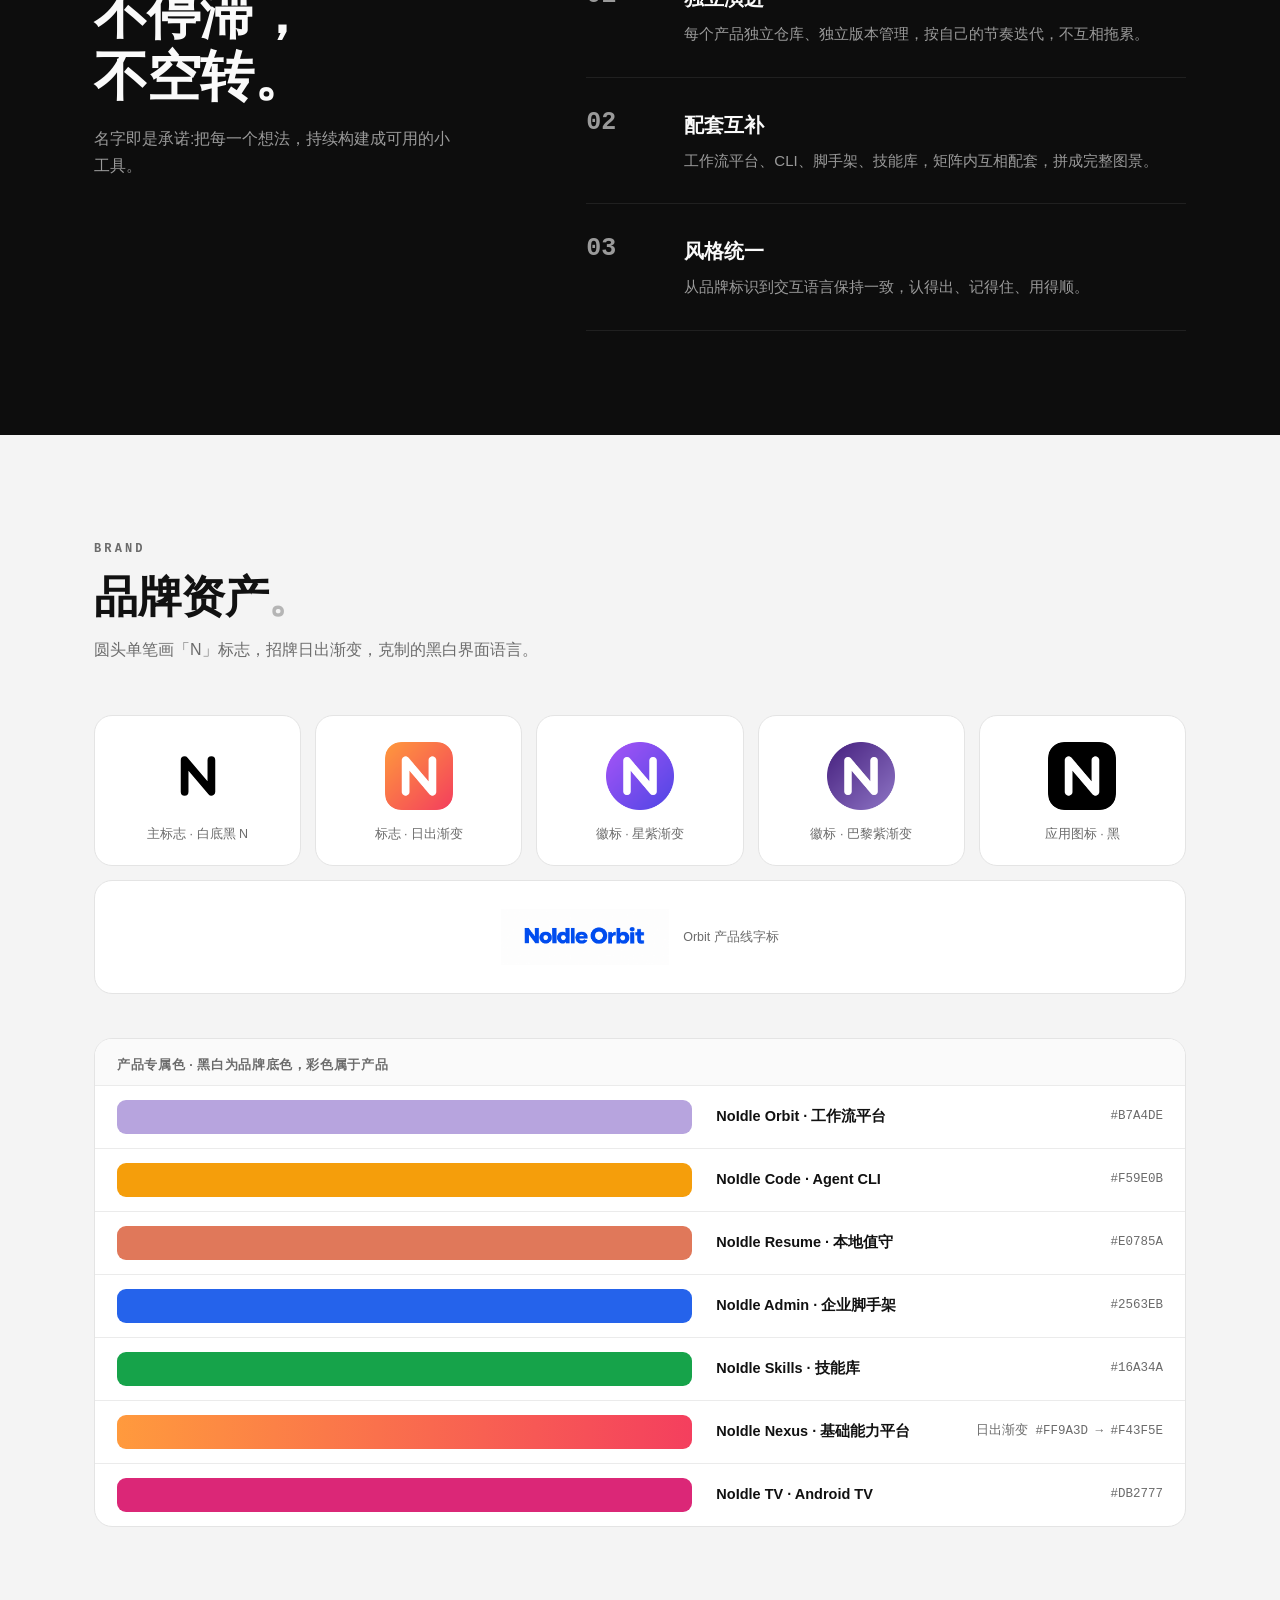
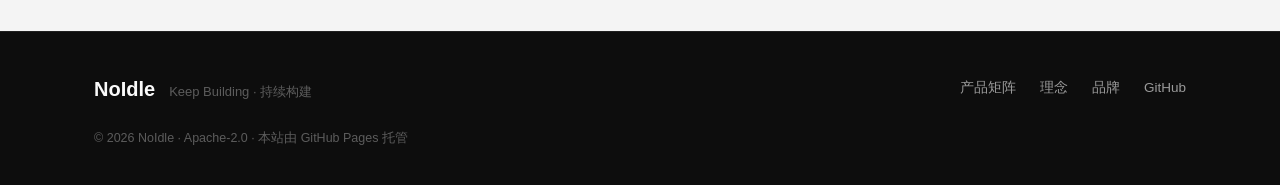
==== commit 9b38a8e9: "Orbit 卡:轨道图与描述并排(图左文右垂直居中),填满横向空间;CSS v=15" ====
--- a/index.html
+++ b/index.html
@@ -9,7 +9,7 @@
   <meta property="og:description" content="围绕 AI 生产力工具持续构建的工程品牌 — AI 工作流平台 / 编程 Agent CLI / 工程基建">
   <meta property="og:type" content="website">
   <link rel="icon" type="image/svg+xml" href="assets/img/favicon.svg">
-  <link rel="stylesheet" href="assets/css/style.css?v=14">
+  <link rel="stylesheet" href="assets/css/style.css?v=15">
 </head>
 <body>
 
@@ -89,7 +89,8 @@
               </div>
             </div>
             <p class="tile-tagline">浏览器在手，算力在多台工作机。</p>
-            <div class="orbit-diagram" aria-hidden="true">
+            <div class="orbit-media">
+              <div class="orbit-diagram" aria-hidden="true">
               <svg viewBox="0 0 360 190">
                 <circle cx="180" cy="95" r="70" fill="none" stroke="rgba(255,255,255,0.12)" stroke-width="1"/>
                 <line x1="180" y1="95" x2="124" y2="53" stroke="rgba(255,255,255,0.1)" stroke-width="1"/>
@@ -104,8 +105,9 @@
                 <text x="236" y="30" text-anchor="middle" class="dg-label">orbit-fe</text>
                 <text x="180" y="188" text-anchor="middle" class="dg-label">orbit-agent</text>
               </svg>
-            </div>
-            <p class="tile-desc">三件套组成完整的工作流平台:orbit-be 会话编排 / 审批流 / 多端网关，orbit-fe 桌面 + 移动双端，orbit-agent 工作机代理负责会话执行 / 文件 / PTY。</p>
+            </div></div>
+              <p class="tile-desc">三件套组成完整的工作流平台:orbit-be 会话编排 / 审批流 / 多端网关，orbit-fe 桌面 + 移动双端，orbit-agent 工作机代理负责会话执行 / 文件 / PTY。</p>
+            </div>
             <div class="tile-foot">
               <div class="chips">
                 <span class="chip">Java</span>
--- a/assets/css/style.css
+++ b/assets/css/style.css
@@ -244,9 +244,9 @@
 .tile[style*="--pc"]:hover { border-color: color-mix(in srgb, var(--pc) 55%, transparent); }
 .tile-grad .tile-line::before { background: linear-gradient(135deg, #FF9A3D, #F43F5E) !important; }
 
-.tile-lock, .tile-lock-open { background: #fff; color: #0a0a0a; border-color: #fff; font-weight: 600; }
+.tile-lock-open { background: #fff; color: #0a0a0a; border-color: #fff; font-weight: 600; }
 .tile-lock-open:hover { opacity: 0.88; }
-.tile-badge-open {
+.tile-lock, .tile-lock-open {
   margin-left: auto;
   font-size: 11.5px;
   padding: 4px 12px;
@@ -255,7 +255,6 @@
   flex-shrink: 0;
 }
 .tile-lock { color: var(--text-faint); border: 1px solid var(--hairline); }
-.tile-badge-open { color: #0a0a0a; background: #fff; border: 1px solid #fff; font-weight: 600; }
 
 .tile-tagline { font-size: 17px; font-weight: 600; margin-bottom: 8px; }
 .tile-desc { font-size: 14.5px; color: var(--text-muted); flex-grow: 1; }
@@ -274,6 +273,14 @@
 
 .tile-open { border-color: rgba(255, 255, 255, 0.2); }
 
+.orbit-media {
+  display: flex;
+  align-items: center;
+  gap: 44px;
+  margin: 10px 0 6px;
+}
+.orbit-media .orbit-diagram { flex: 0 0 auto; margin: 0; }
+.orbit-media .tile-desc { flex: 1; margin: 0; }
 .orbit-diagram { margin: 10px 0 0; }
 .orbit-diagram svg { width: 100%; max-width: 370px; height: auto; display: block; }
 .dg-label {
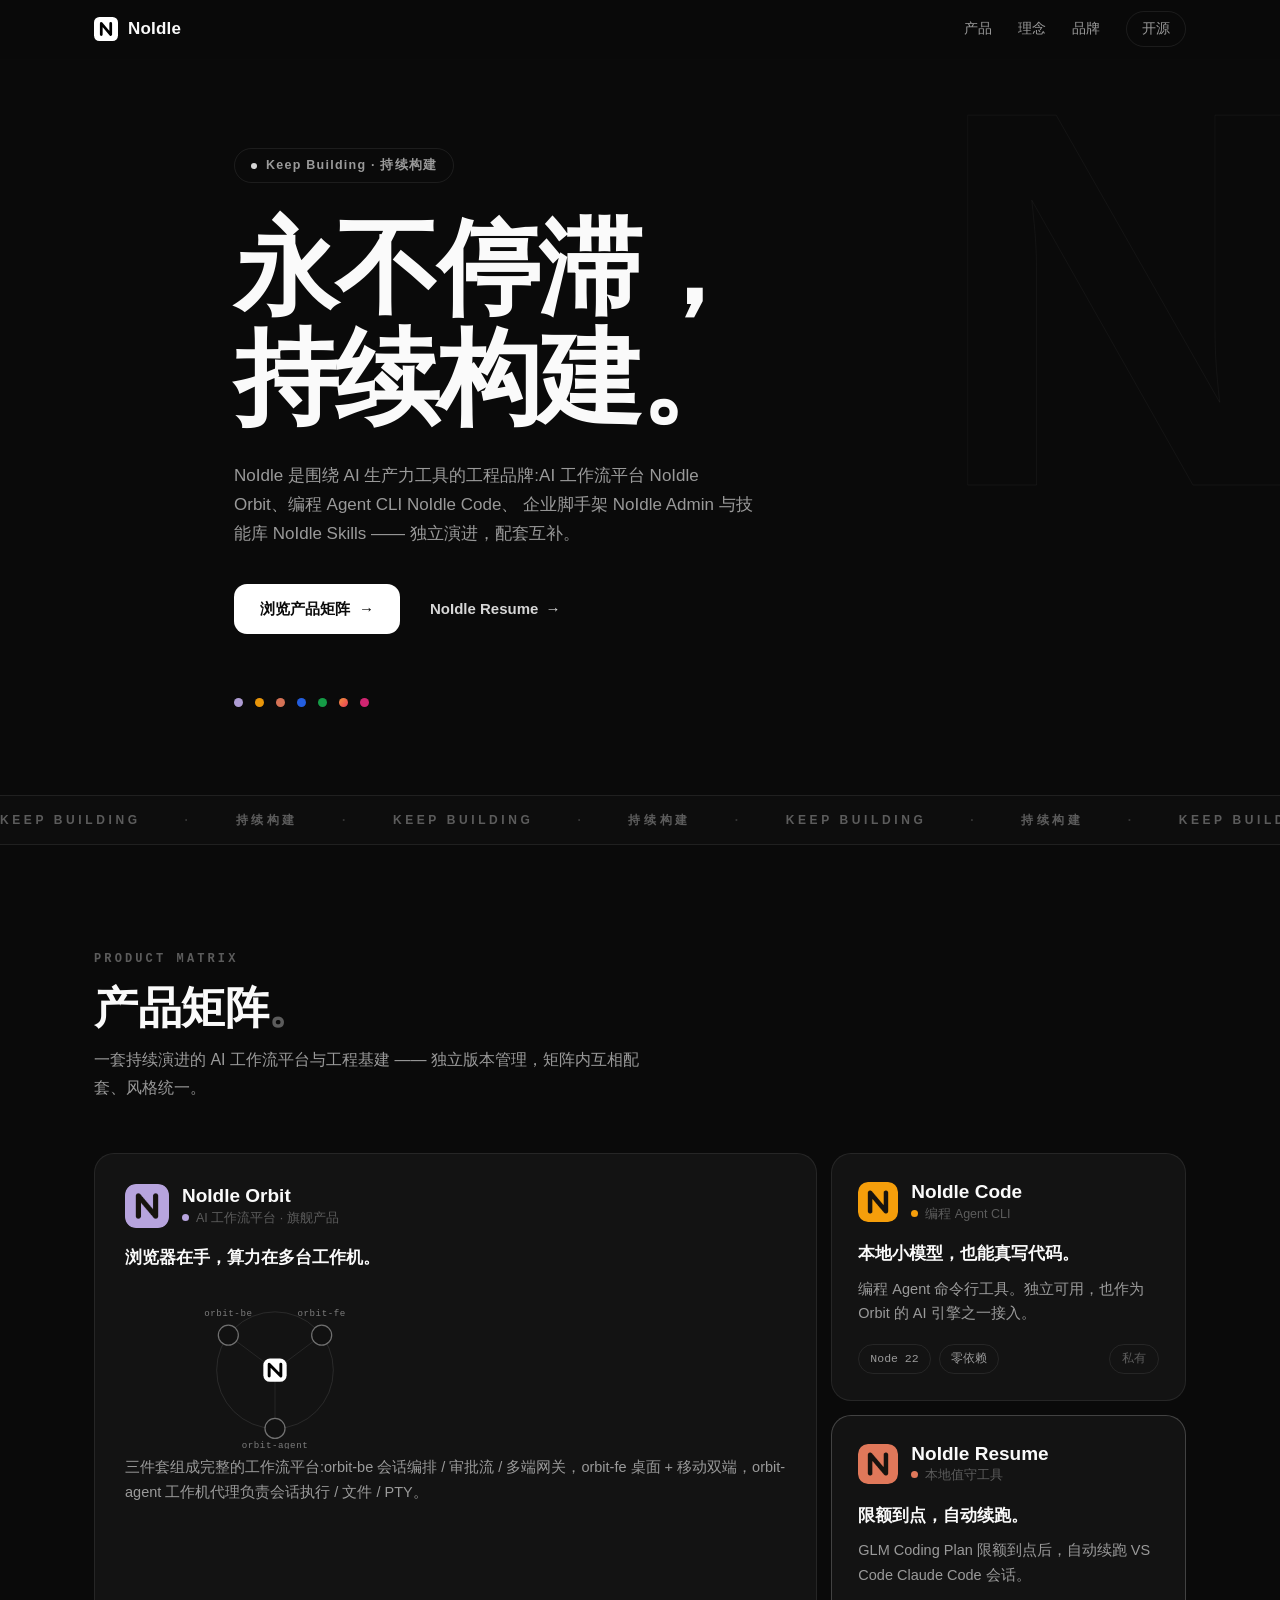
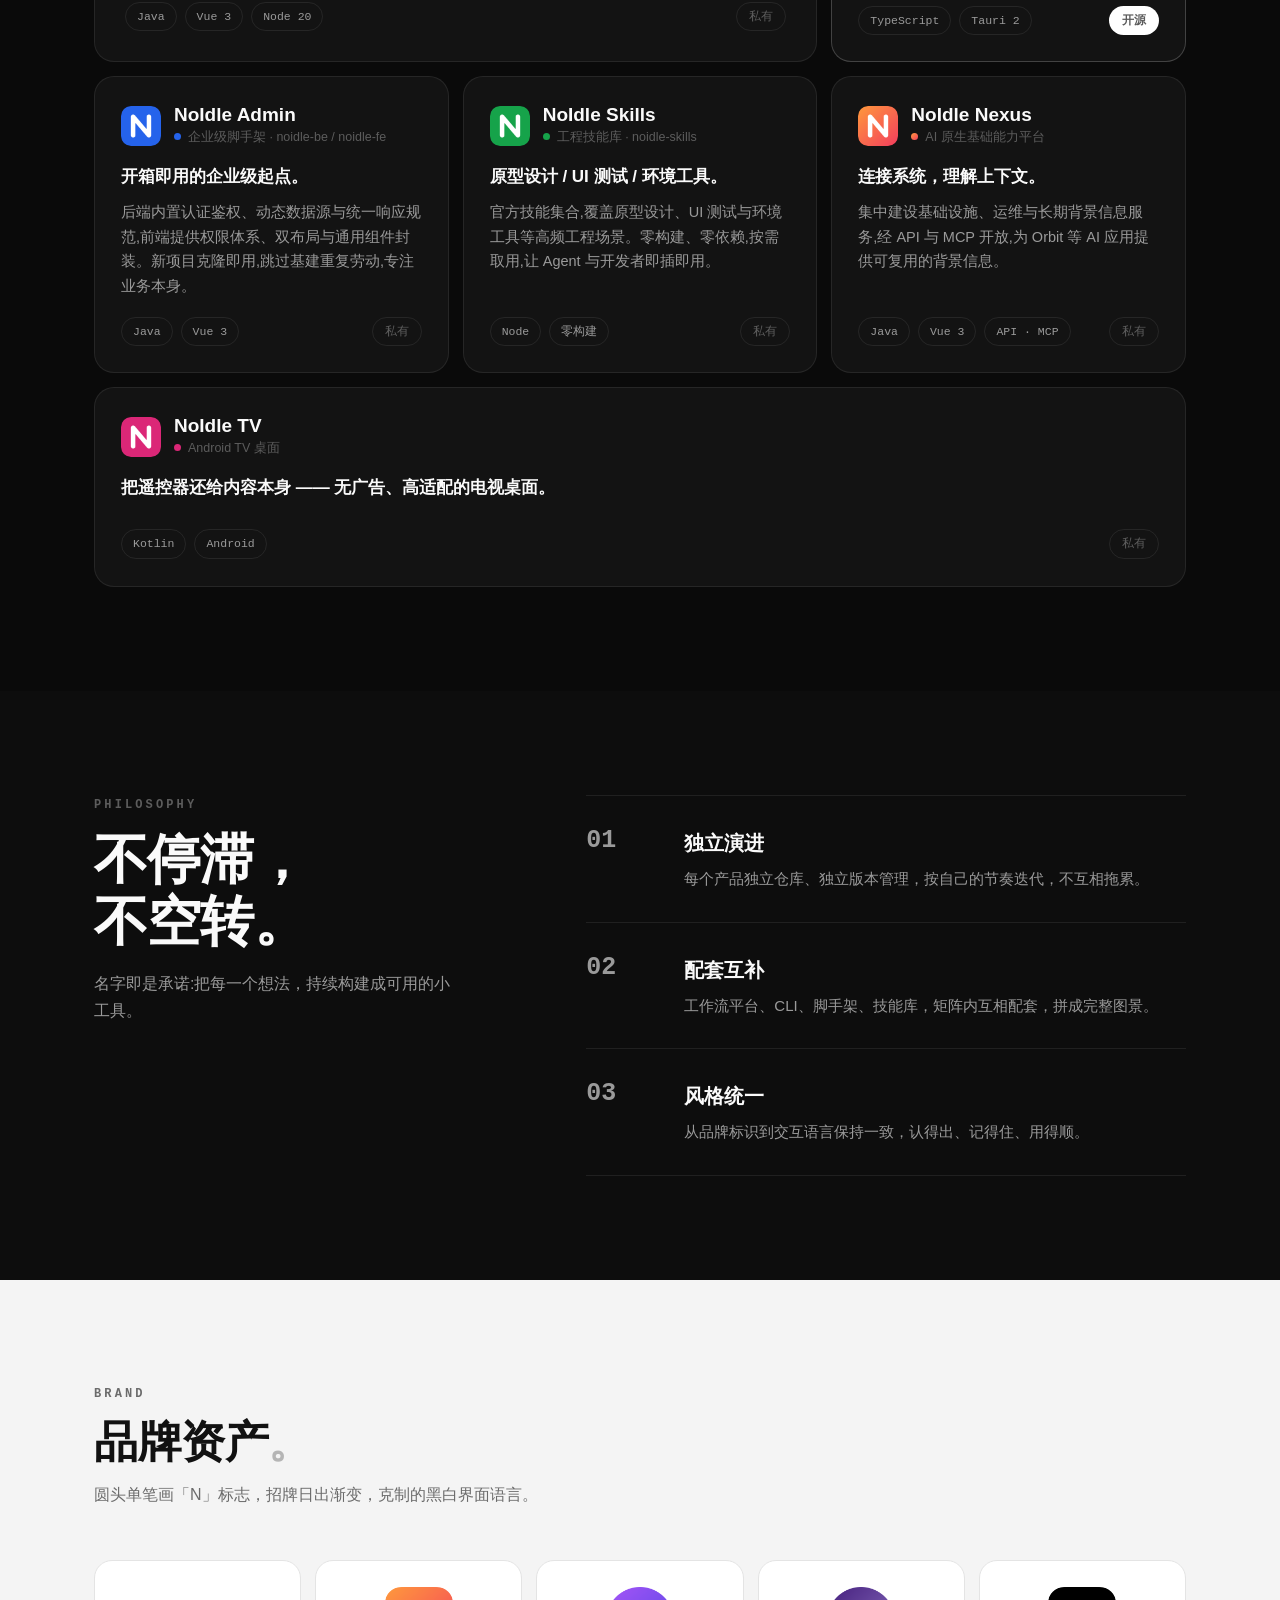
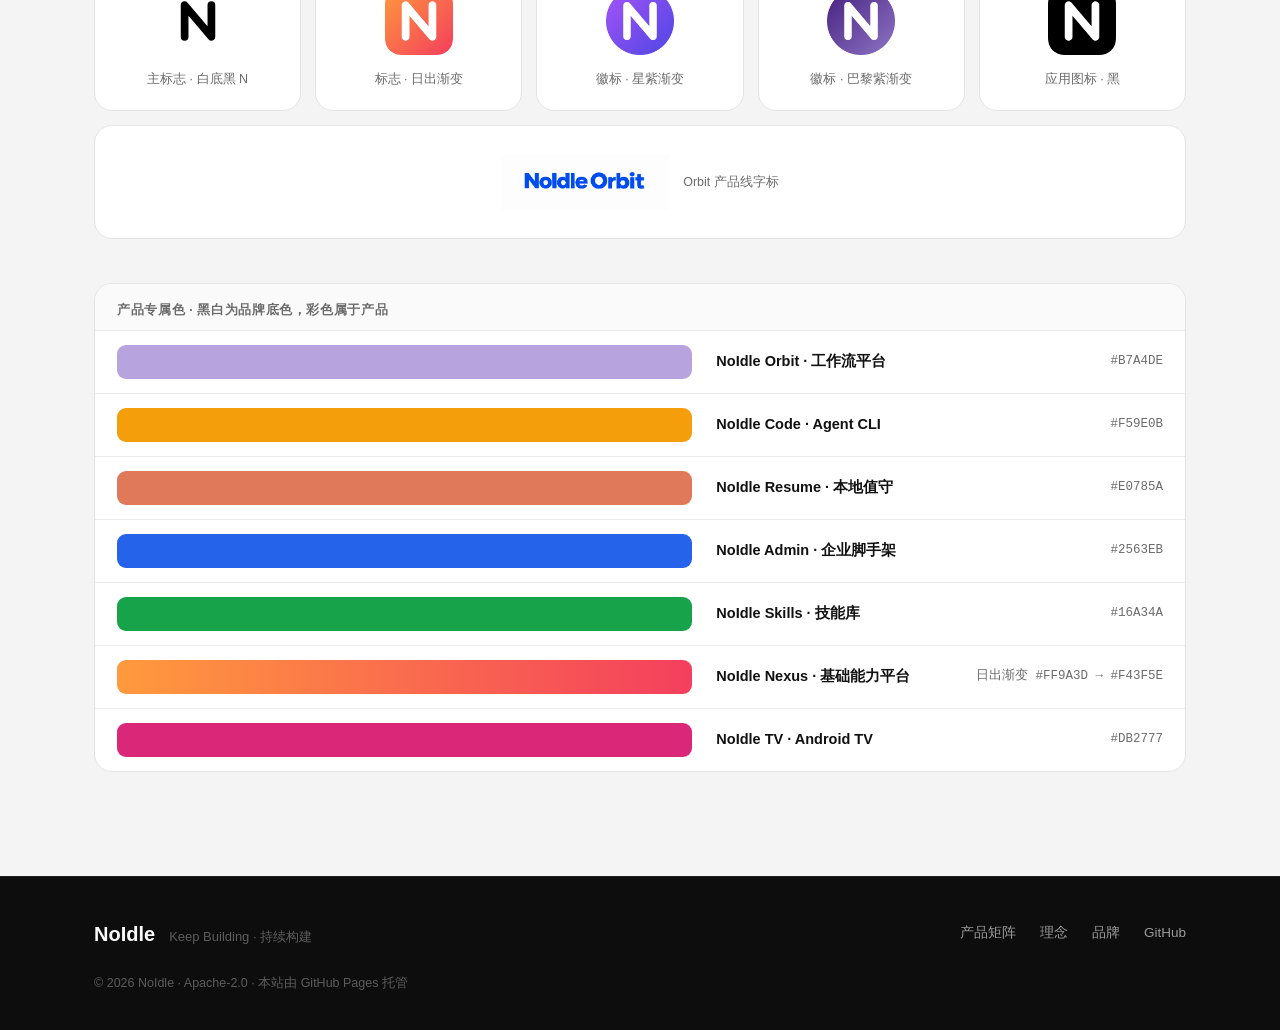
==== commit 78ae6314: "修复 Orbit 卡多余闭合标签导致的布局破损" ====
--- a/index.html
+++ b/index.html
@@ -107,7 +107,6 @@
               </svg>
             </div></div>
               <p class="tile-desc">三件套组成完整的工作流平台:orbit-be 会话编排 / 审批流 / 多端网关，orbit-fe 桌面 + 移动双端，orbit-agent 工作机代理负责会话执行 / 文件 / PTY。</p>
-            </div>
             <div class="tile-foot">
               <div class="chips">
                 <span class="chip">Java</span>
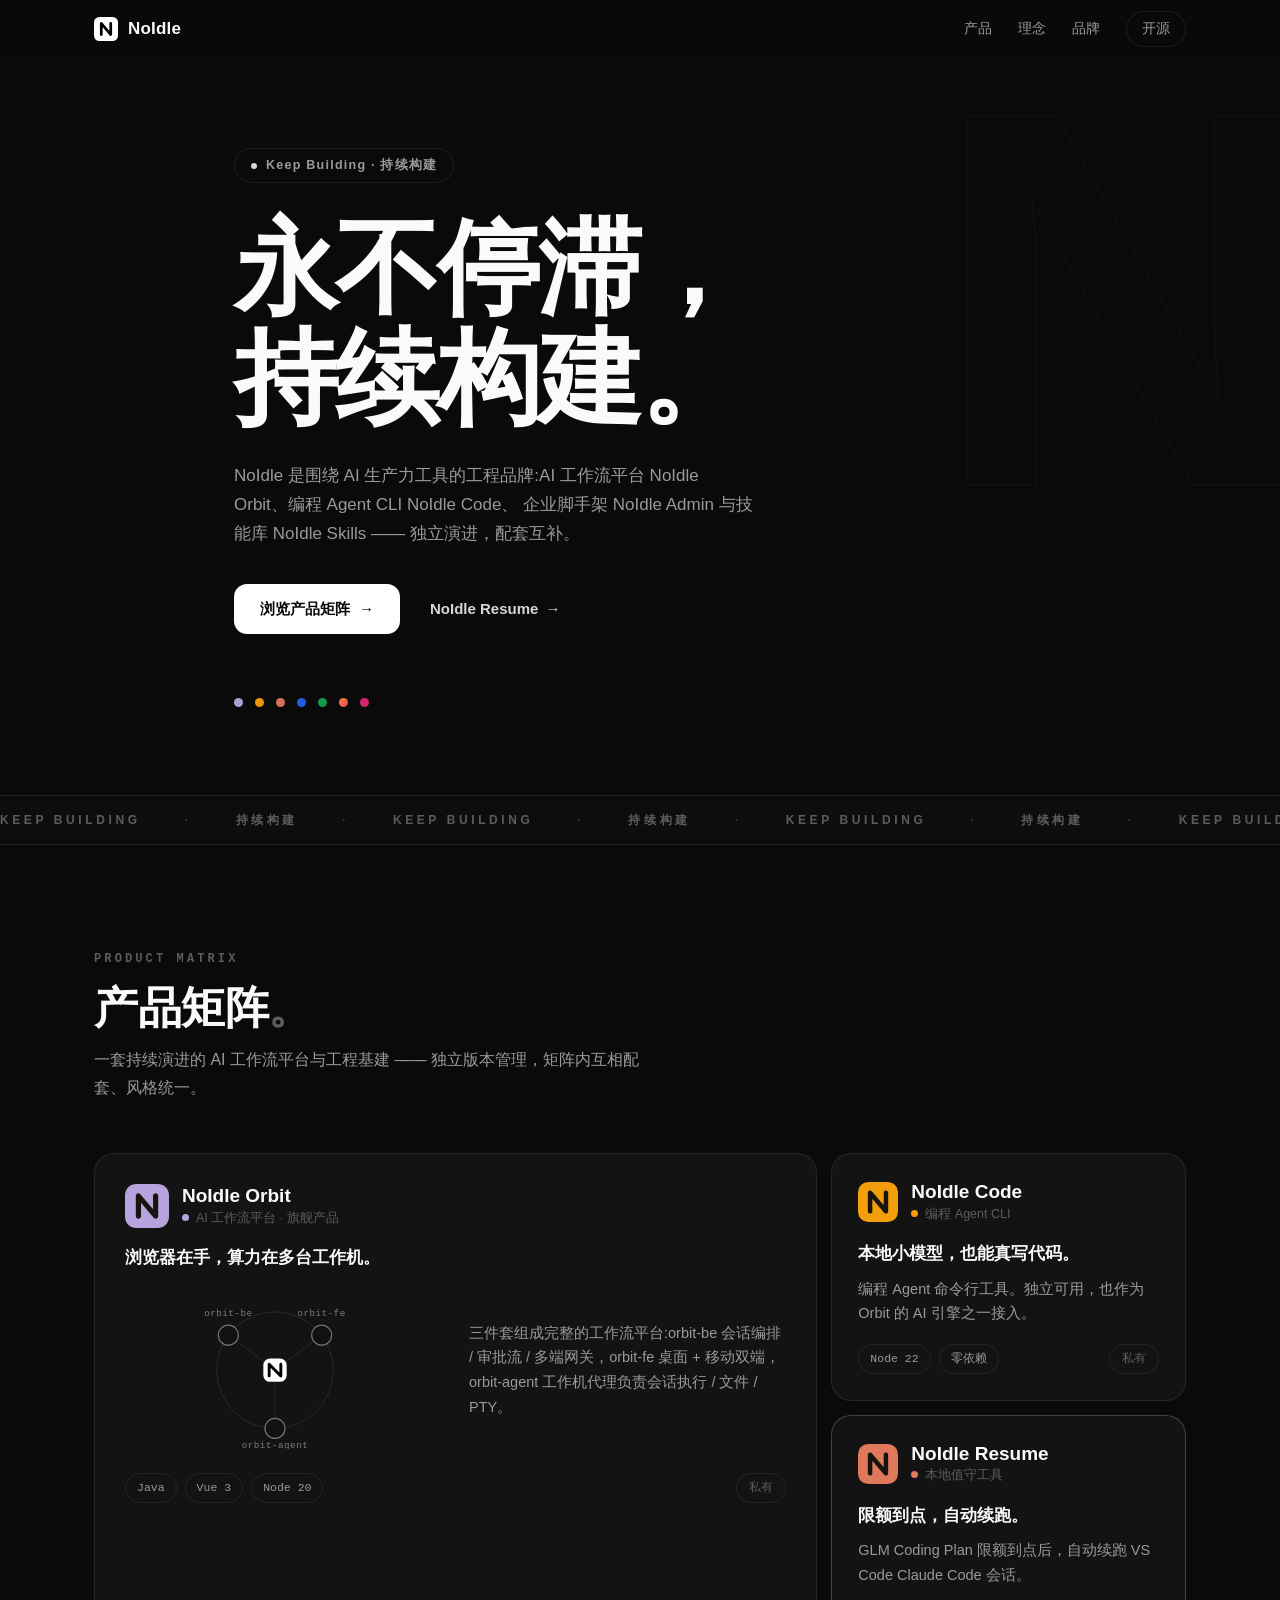
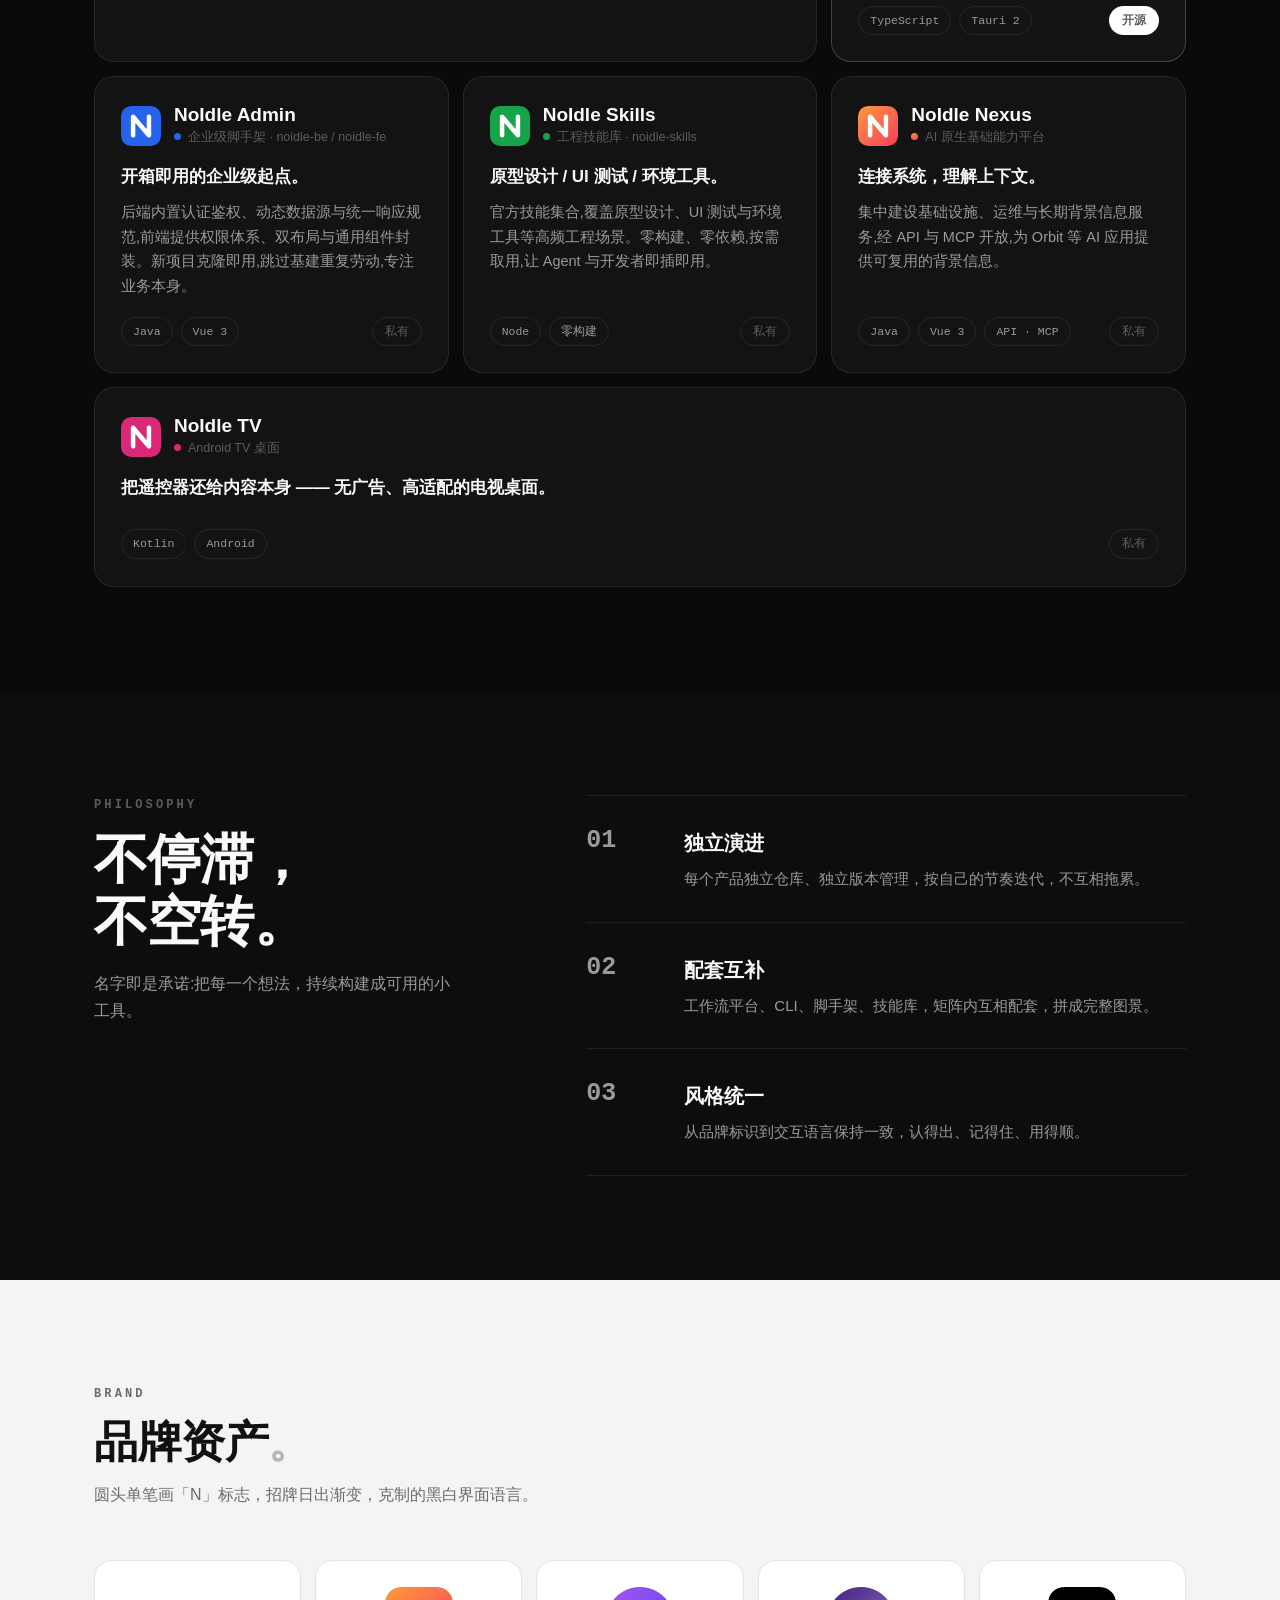
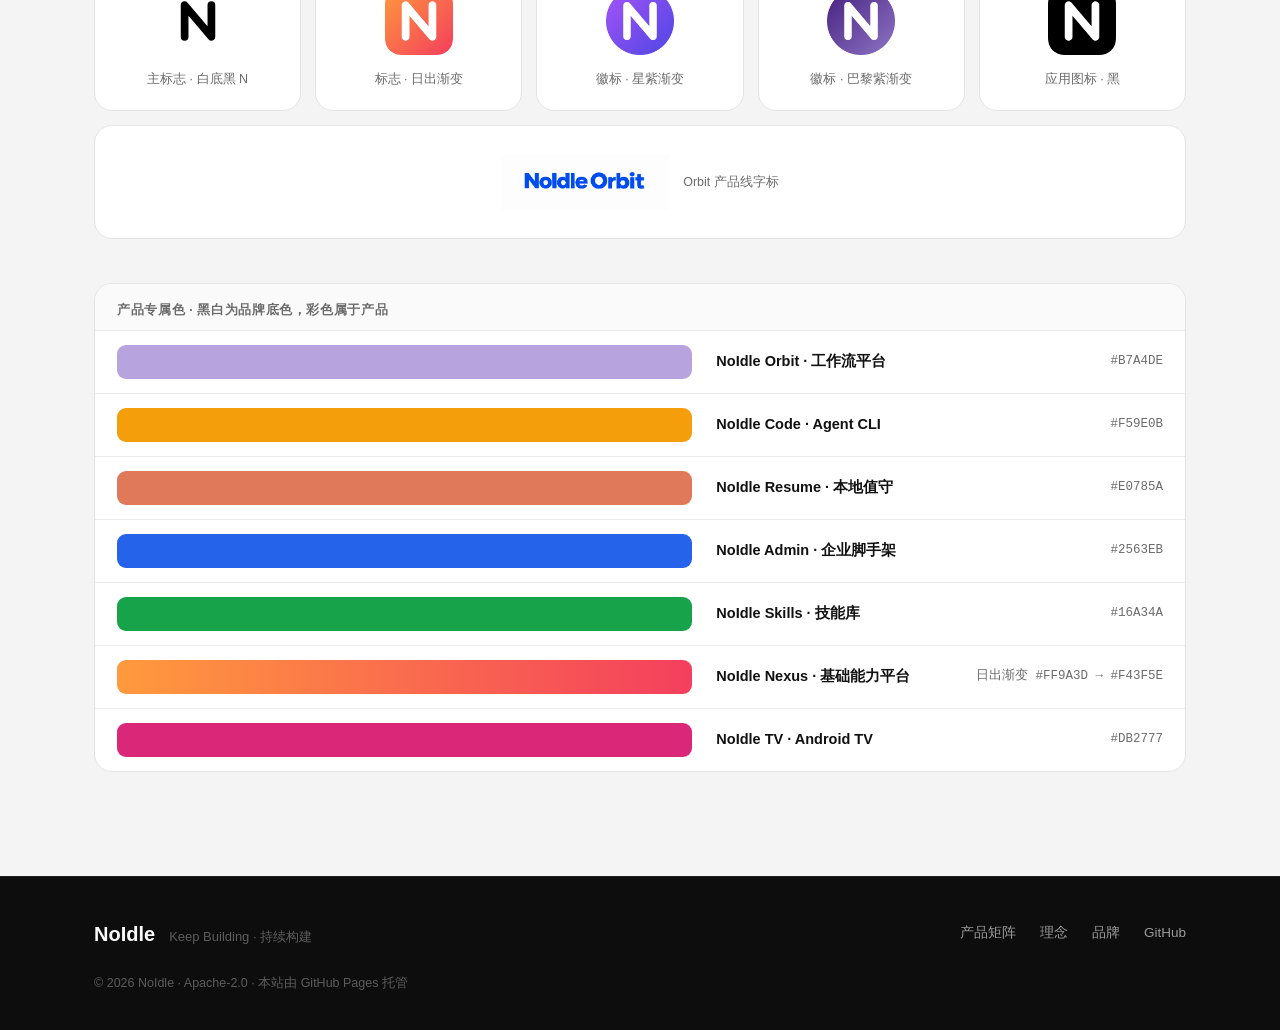
==== commit a2a224ca: "Orbit 卡结构重写:media 容器正确闭合,图左文右" ====
--- a/index.html
+++ b/index.html
@@ -91,22 +91,23 @@
             <p class="tile-tagline">浏览器在手，算力在多台工作机。</p>
             <div class="orbit-media">
               <div class="orbit-diagram" aria-hidden="true">
-              <svg viewBox="0 0 360 190">
-                <circle cx="180" cy="95" r="70" fill="none" stroke="rgba(255,255,255,0.12)" stroke-width="1"/>
-                <line x1="180" y1="95" x2="124" y2="53" stroke="rgba(255,255,255,0.1)" stroke-width="1"/>
-                <line x1="180" y1="95" x2="236" y2="53" stroke="rgba(255,255,255,0.1)" stroke-width="1"/>
-                <line x1="180" y1="95" x2="180" y2="165" stroke="rgba(255,255,255,0.1)" stroke-width="1"/>
-                <circle cx="124" cy="53" r="12" fill="#111" stroke="rgba(255,255,255,0.4)" stroke-width="1.5"/>
-                <circle cx="236" cy="53" r="12" fill="#111" stroke="rgba(255,255,255,0.4)" stroke-width="1.5"/>
-                <circle cx="180" cy="165" r="12" fill="#111" stroke="rgba(255,255,255,0.4)" stroke-width="1.5"/>
-                <rect x="166" y="81" width="28" height="28" rx="8" fill="#fff"/>
-                <path d="M173 102 L173 88 L187 102 L187 88" fill="none" stroke="#000" stroke-width="3.5" stroke-linecap="round" stroke-linejoin="round"/>
-                <text x="124" y="30" text-anchor="middle" class="dg-label">orbit-be</text>
-                <text x="236" y="30" text-anchor="middle" class="dg-label">orbit-fe</text>
-                <text x="180" y="188" text-anchor="middle" class="dg-label">orbit-agent</text>
-              </svg>
-            </div></div>
+                <svg viewBox="0 0 360 190">
+                  <circle cx="180" cy="95" r="70" fill="none" stroke="rgba(255,255,255,0.12)" stroke-width="1"/>
+                  <line x1="180" y1="95" x2="124" y2="53" stroke="rgba(255,255,255,0.1)" stroke-width="1"/>
+                  <line x1="180" y1="95" x2="236" y2="53" stroke="rgba(255,255,255,0.1)" stroke-width="1"/>
+                  <line x1="180" y1="95" x2="180" y2="165" stroke="rgba(255,255,255,0.1)" stroke-width="1"/>
+                  <circle cx="124" cy="53" r="12" fill="#111" stroke="rgba(255,255,255,0.4)" stroke-width="1.5"/>
+                  <circle cx="236" cy="53" r="12" fill="#111" stroke="rgba(255,255,255,0.4)" stroke-width="1.5"/>
+                  <circle cx="180" cy="165" r="12" fill="#111" stroke="rgba(255,255,255,0.4)" stroke-width="1.5"/>
+                  <rect x="166" y="81" width="28" height="28" rx="8" fill="#fff"/>
+                  <path d="M173 102 L173 88 L187 102 L187 88" fill="none" stroke="#000" stroke-width="3.5" stroke-linecap="round" stroke-linejoin="round"/>
+                  <text x="124" y="30" text-anchor="middle" class="dg-label">orbit-be</text>
+                  <text x="236" y="30" text-anchor="middle" class="dg-label">orbit-fe</text>
+                  <text x="180" y="188" text-anchor="middle" class="dg-label">orbit-agent</text>
+                </svg>
+              </div>
               <p class="tile-desc">三件套组成完整的工作流平台:orbit-be 会话编排 / 审批流 / 多端网关，orbit-fe 桌面 + 移动双端，orbit-agent 工作机代理负责会话执行 / 文件 / PTY。</p>
+            </div>
             <div class="tile-foot">
               <div class="chips">
                 <span class="chip">Java</span>
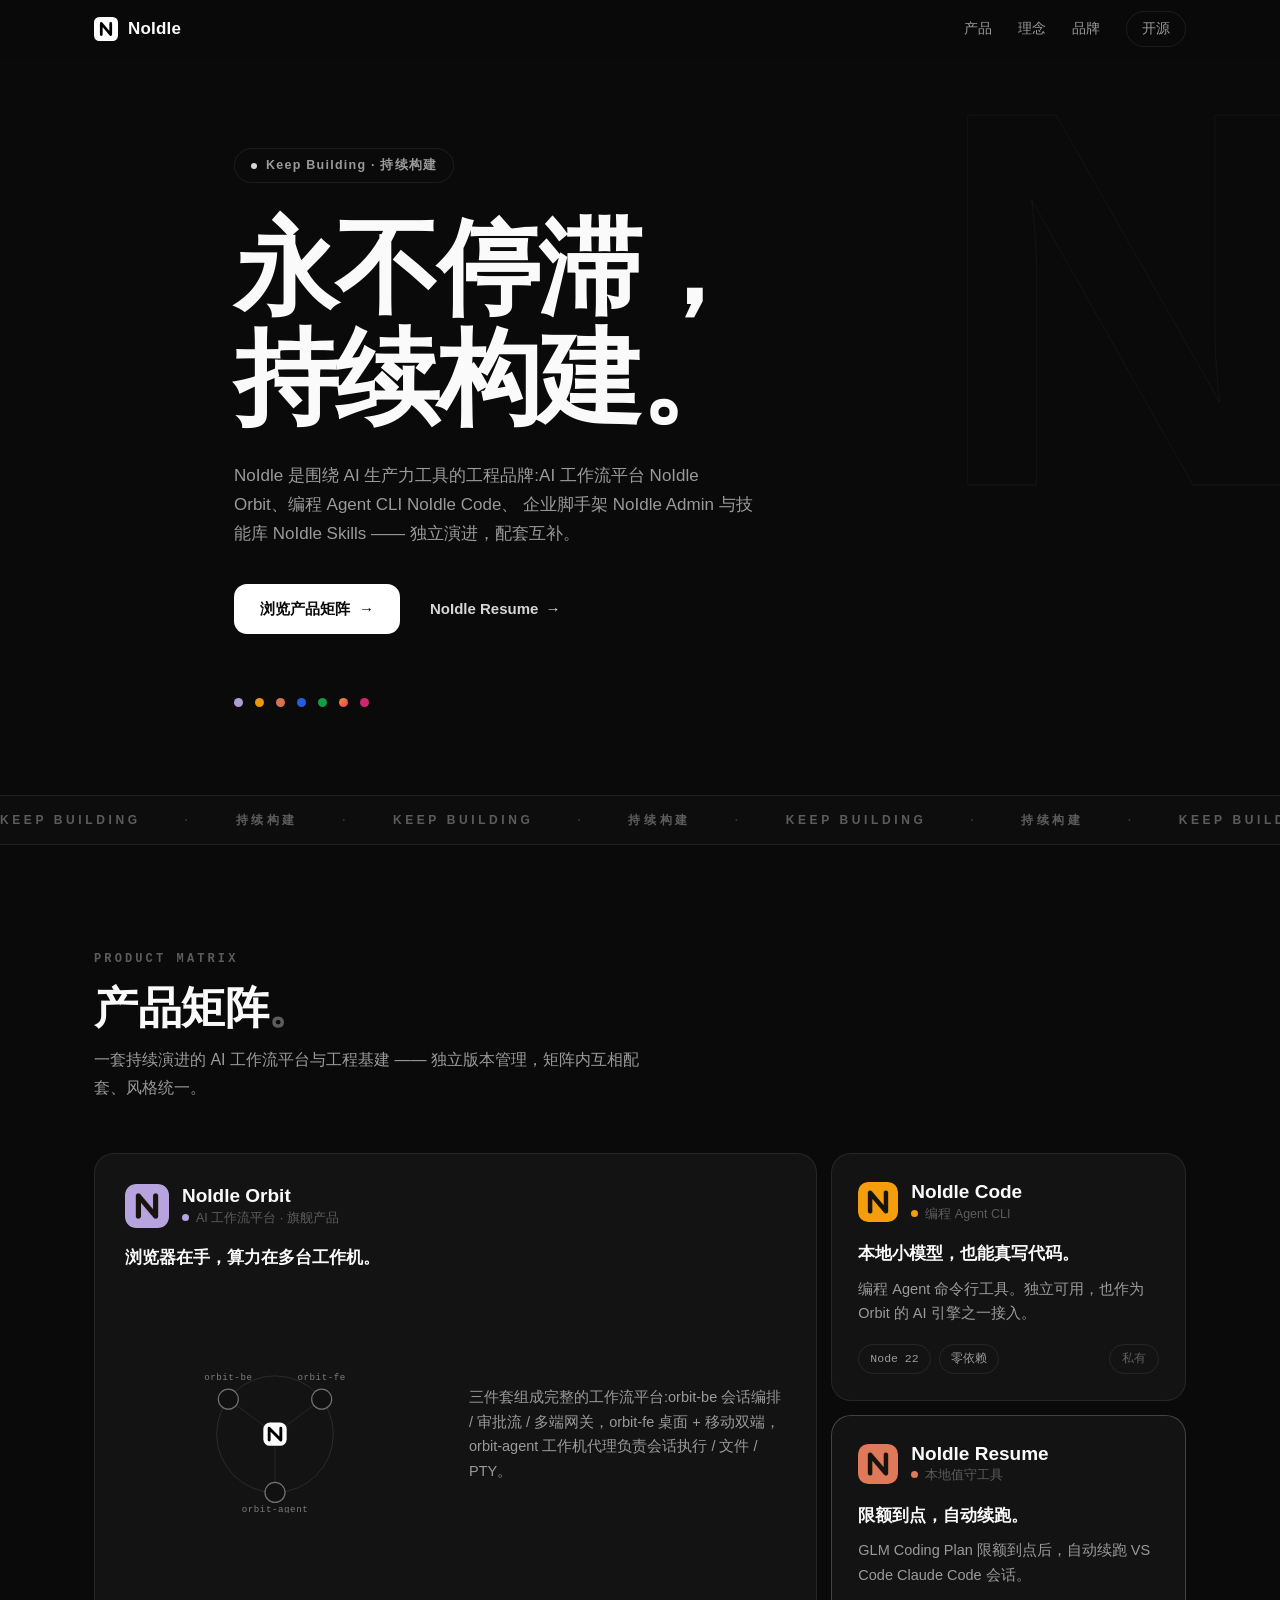
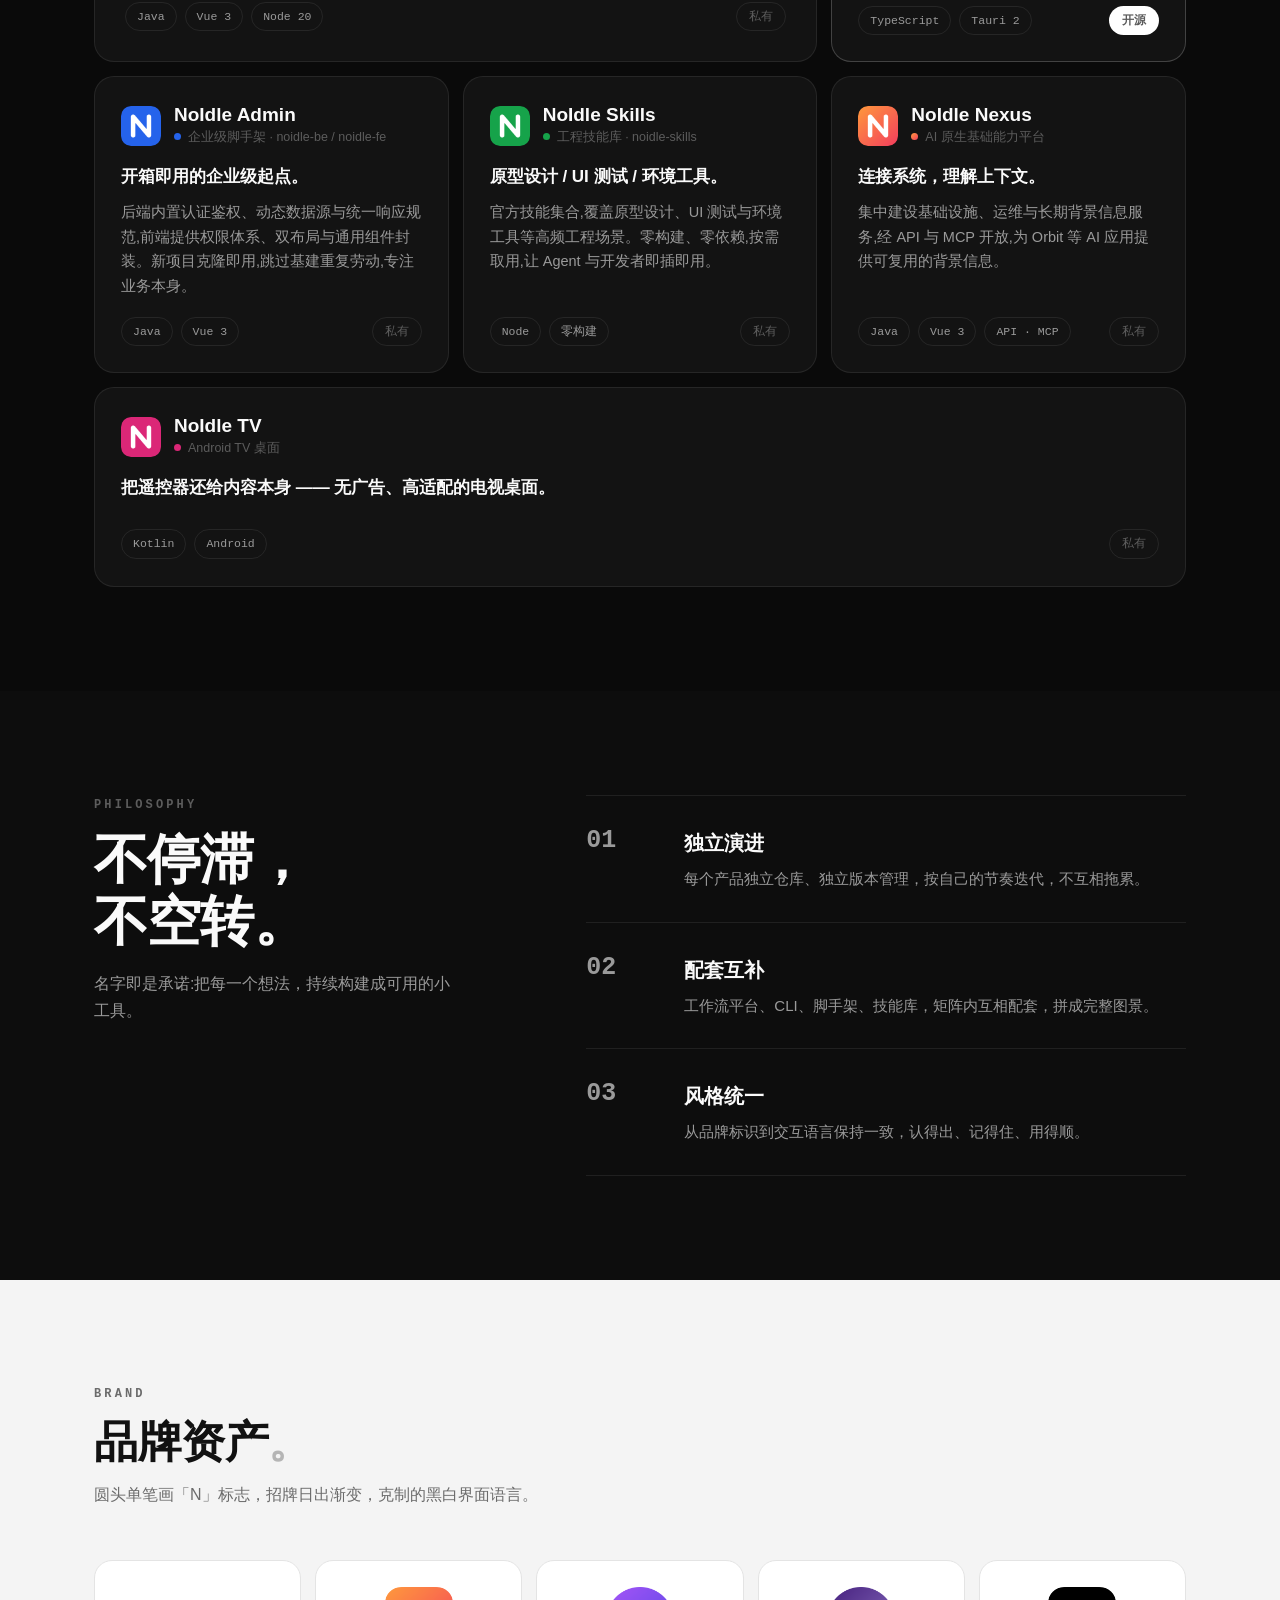
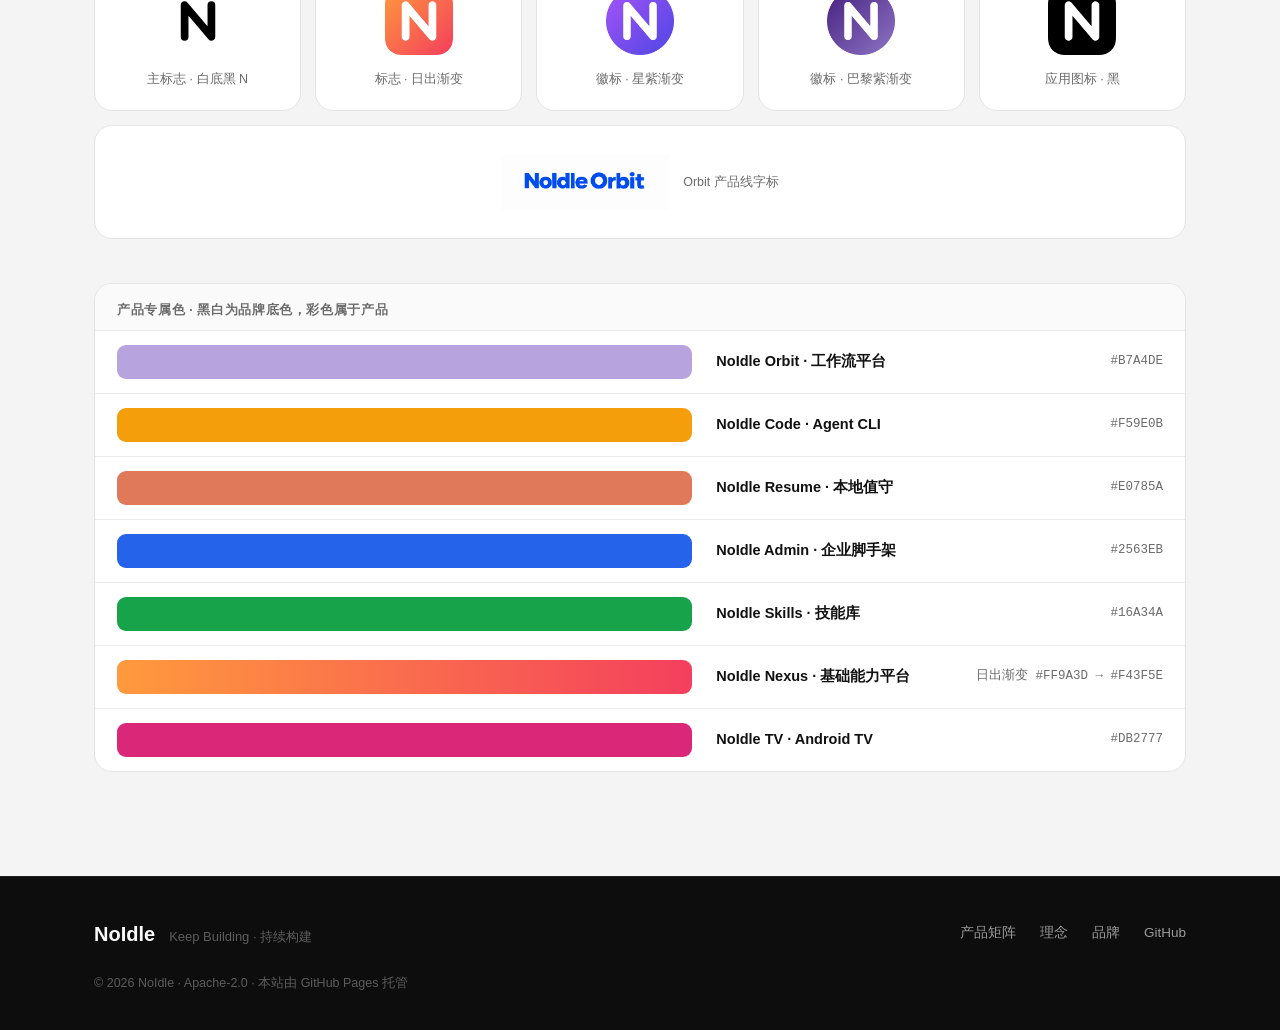
==== commit 511acf89: "移动端 Orbit 卡上下排版:图缩小居中/描述居中/取消撑满;CSS v=16" ====
--- a/index.html
+++ b/index.html
@@ -9,7 +9,7 @@
   <meta property="og:description" content="围绕 AI 生产力工具持续构建的工程品牌 — AI 工作流平台 / 编程 Agent CLI / 工程基建">
   <meta property="og:type" content="website">
   <link rel="icon" type="image/svg+xml" href="assets/img/favicon.svg">
-  <link rel="stylesheet" href="assets/css/style.css?v=15">
+  <link rel="stylesheet" href="assets/css/style.css?v=16">
 </head>
 <body>
 
--- a/assets/css/style.css
+++ b/assets/css/style.css
@@ -274,6 +274,7 @@
 .tile-open { border-color: rgba(255, 255, 255, 0.2); }
 
 .orbit-media {
+  flex: 1 1 auto;
   display: flex;
   align-items: center;
   gap: 44px;
@@ -421,3 +422,13 @@
   .sheet-hex { justify-self: end; }
   .hero { padding-top: 118px; }
 }
+
+/* ============ 移动端 Orbit 卡:上下排版 ============ */
+@media (max-width: 960px) {
+  .tile-orbit { display: flex; flex-direction: column; align-items: center; text-align: center; }
+  .orbit-media { flex: 0 0 auto; flex-direction: column; align-items: center; gap: 22px; }
+  .orbit-media .orbit-diagram { width: min(300px, 86%); }
+  .orbit-media .orbit-diagram svg { max-width: 100%; }
+  .orbit-media .tile-desc { width: 100%; text-align: center; }
+  .tile-orbit .tile-foot { width: 100%; }
+}
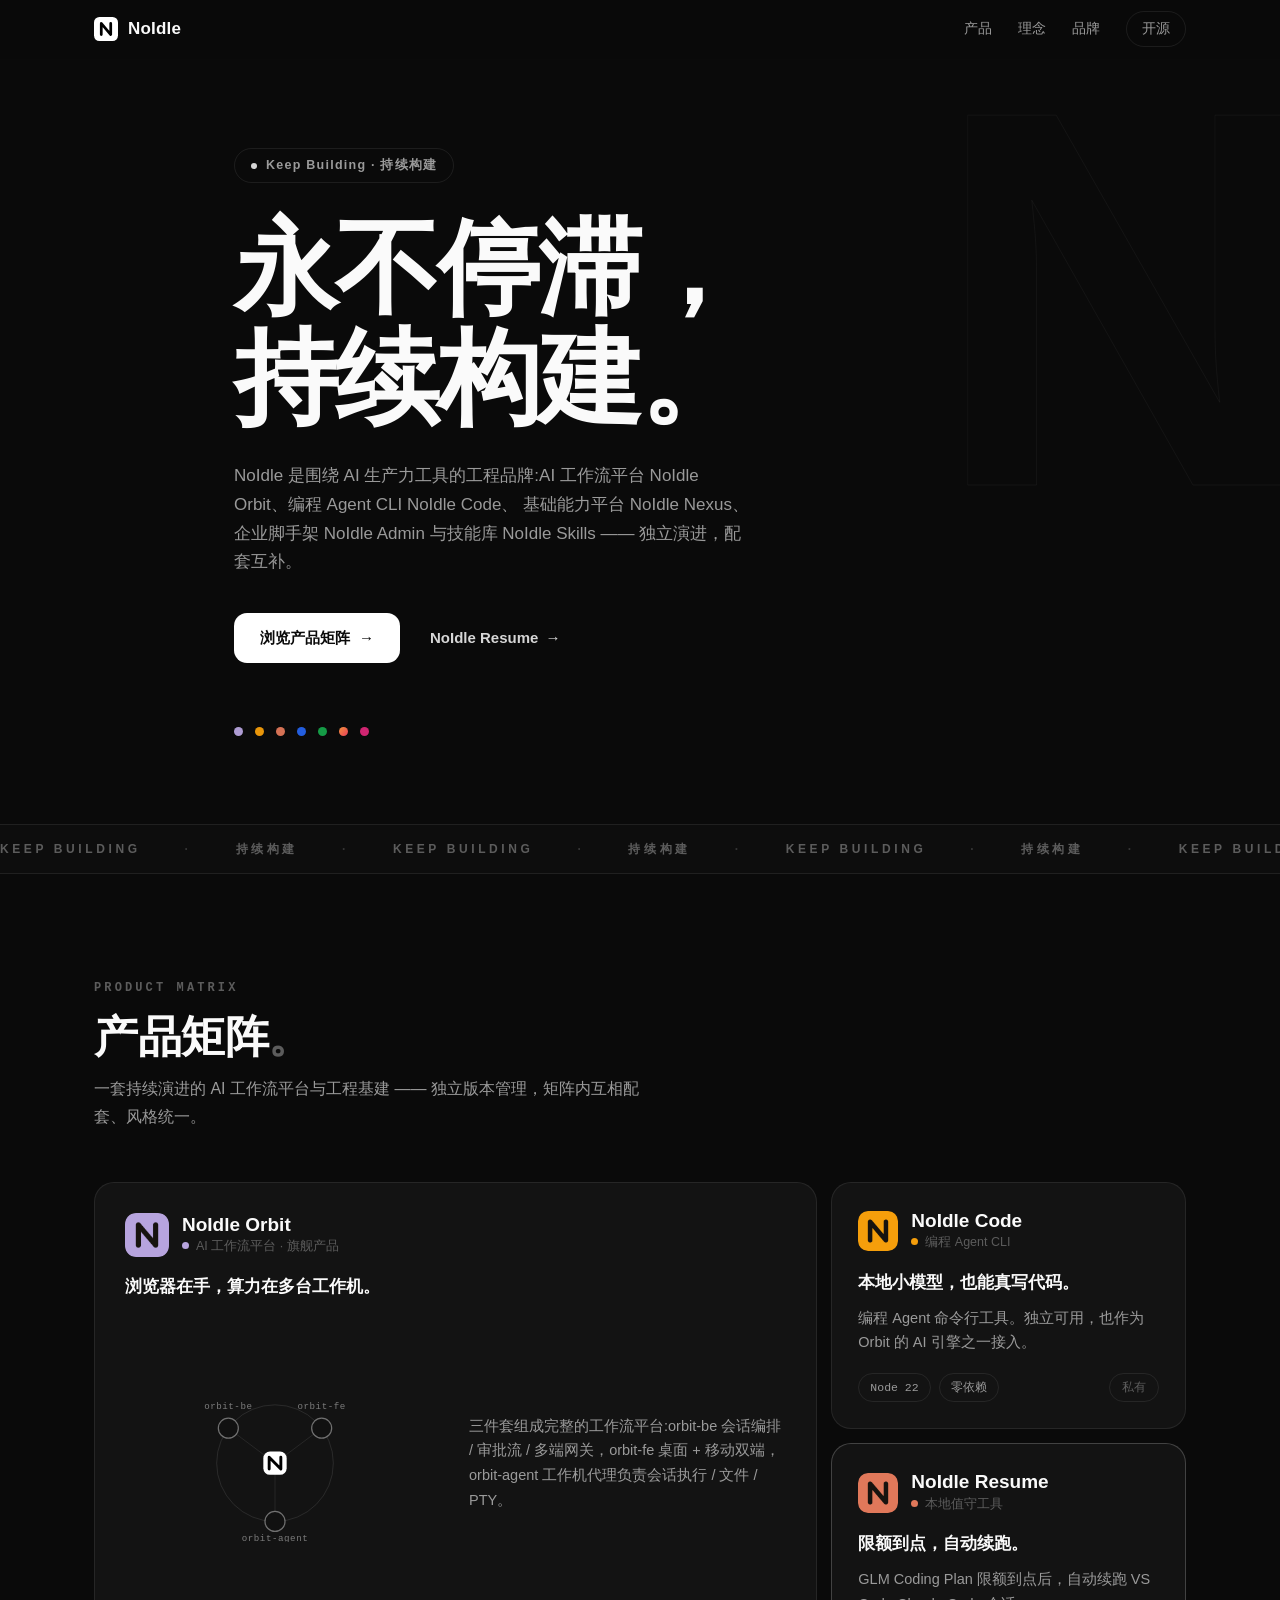
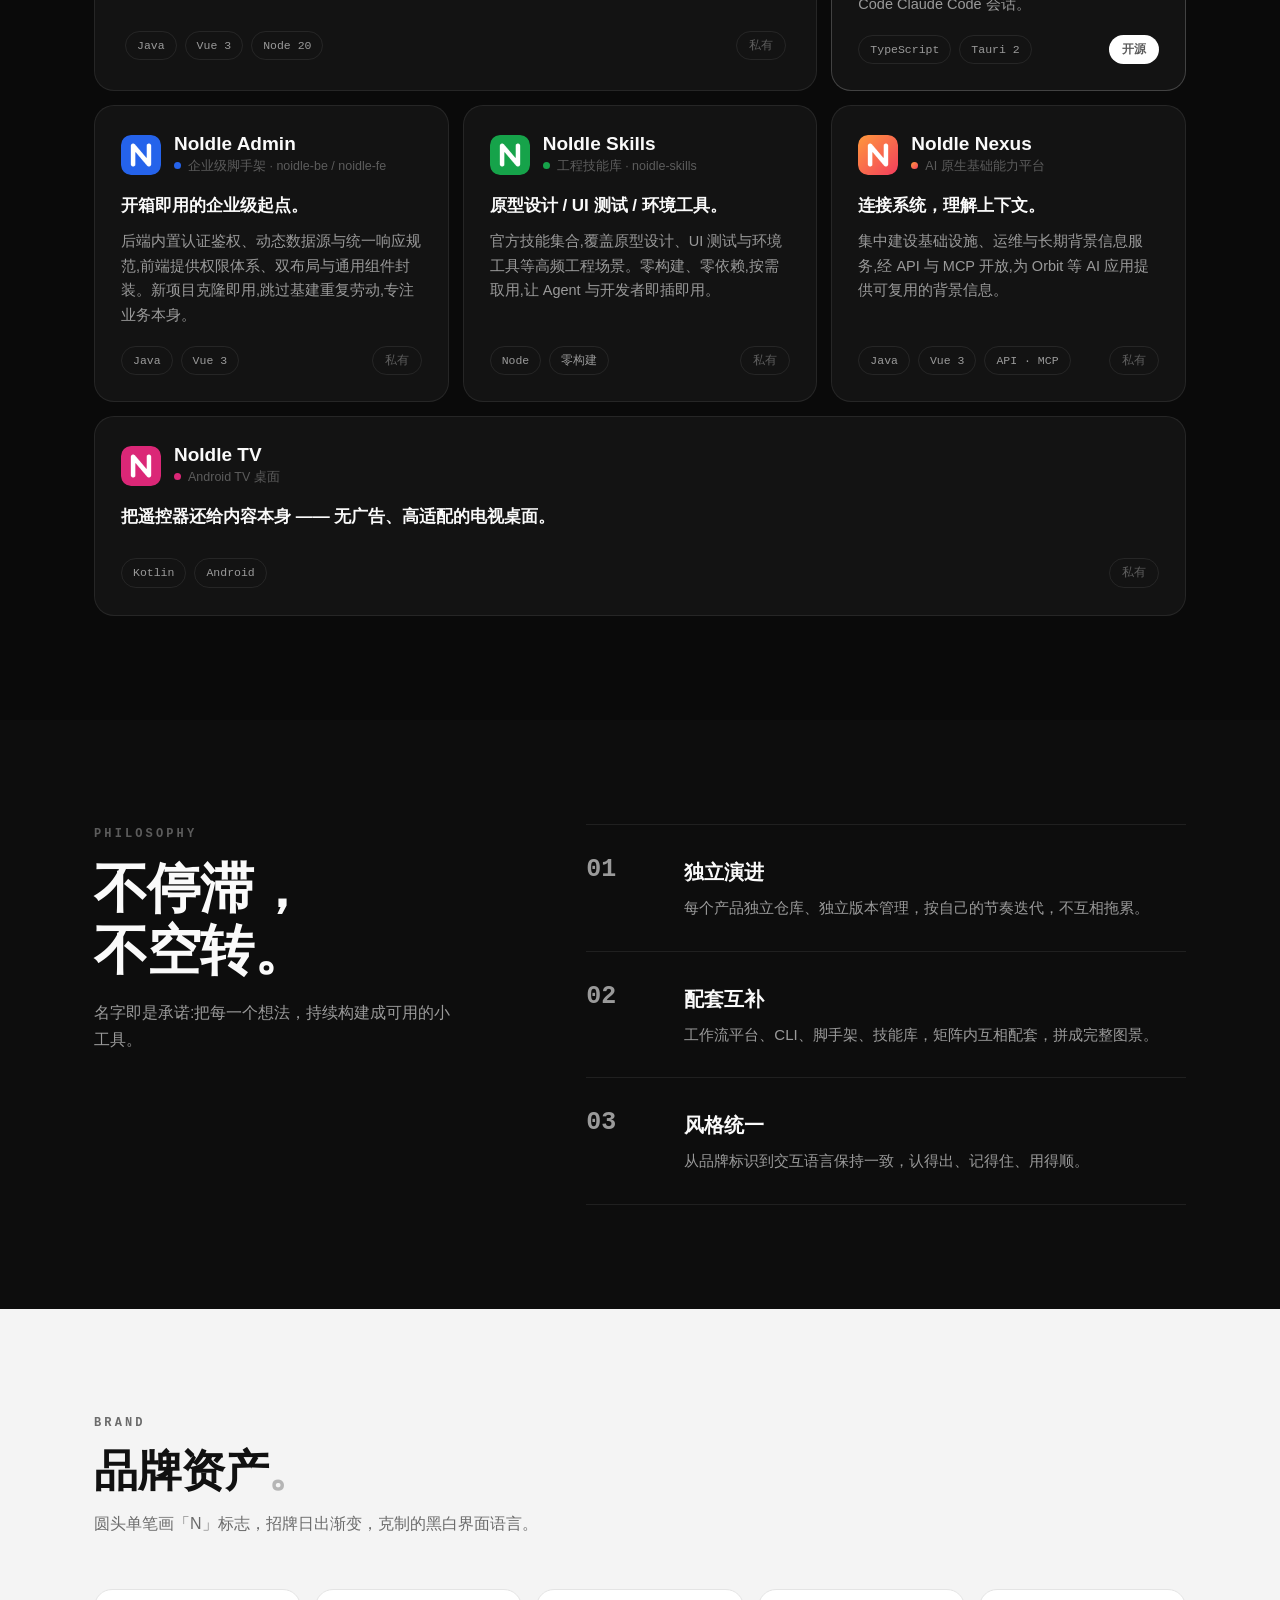
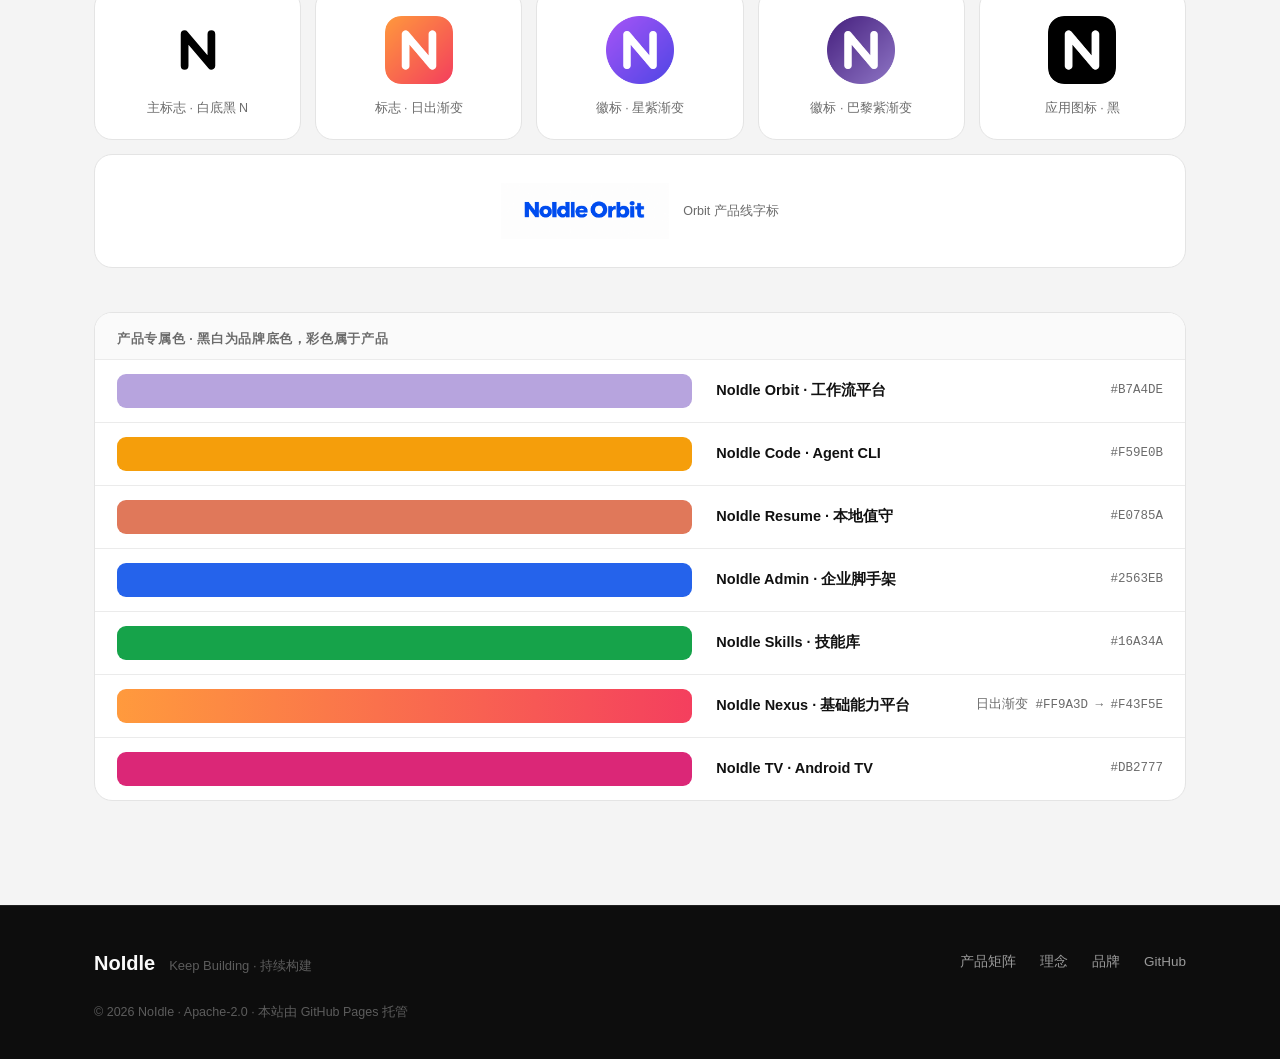
==== commit 45d319fa: "Hero 与 meta 描述补上 NoIdle Nexus" ====
--- a/index.html
+++ b/index.html
@@ -4,7 +4,7 @@
   <meta charset="UTF-8">
   <meta name="viewport" content="width=device-width, initial-scale=1.0">
   <title>NoIdle · Keep Building 持续构建 — AI 生产力工具工程品牌</title>
-  <meta name="description" content="NoIdle 是围绕 AI 生产力工具持续构建的工程品牌:AI 工作流平台 NoIdle Orbit、编程 Agent CLI NoIdle Code、企业脚手架与工程技能库。产品独立版本管理、互相配套、风格统一。">
+  <meta name="description" content="NoIdle 是围绕 AI 生产力工具持续构建的工程品牌:AI 工作流平台 NoIdle Orbit、编程 Agent CLI NoIdle Code、基础能力平台 NoIdle Nexus、企业脚手架与工程技能库。产品独立版本管理、互相配套、风格统一。">
   <meta property="og:title" content="NoIdle · Keep Building 持续构建">
   <meta property="og:description" content="围绕 AI 生产力工具持续构建的工程品牌 — AI 工作流平台 / 编程 Agent CLI / 工程基建">
   <meta property="og:type" content="website">
@@ -42,7 +42,7 @@
         <h1 class="hero-title reveal">永不停滞，<br>持续构建。</h1>
         <p class="hero-sub reveal">
           NoIdle 是围绕 AI 生产力工具的工程品牌:AI 工作流平台 NoIdle Orbit、编程 Agent CLI NoIdle Code、
-          企业脚手架 NoIdle Admin 与技能库 NoIdle Skills —— 独立演进，配套互补。
+          基础能力平台 NoIdle Nexus、企业脚手架 NoIdle Admin 与技能库 NoIdle Skills —— 独立演进，配套互补。
         </p>
         <div class="hero-links reveal">
           <a class="btn-solid" href="#products">浏览产品矩阵 <span class="arr">→</span></a>
--- a/assets/css/style.css
+++ b/assets/css/style.css
@@ -425,10 +425,10 @@
 
 /* ============ 移动端 Orbit 卡:上下排版 ============ */
 @media (max-width: 960px) {
-  .tile-orbit { display: flex; flex-direction: column; align-items: center; text-align: center; }
-  .orbit-media { flex: 0 0 auto; flex-direction: column; align-items: center; gap: 22px; }
-  .orbit-media .orbit-diagram { width: min(300px, 86%); }
+  .tile-orbit { display: flex; flex-direction: column; align-items: flex-start; text-align: left; }
+  .orbit-media { flex: 0 0 auto; flex-direction: column; align-items: flex-start; gap: 22px; }
+  .orbit-media .orbit-diagram { width: min(300px, 86%); margin: 0 auto; }
   .orbit-media .orbit-diagram svg { max-width: 100%; }
-  .orbit-media .tile-desc { width: 100%; text-align: center; }
+  .orbit-media .tile-desc { width: 100%; text-align: left; }
   .tile-orbit .tile-foot { width: 100%; }
 }
